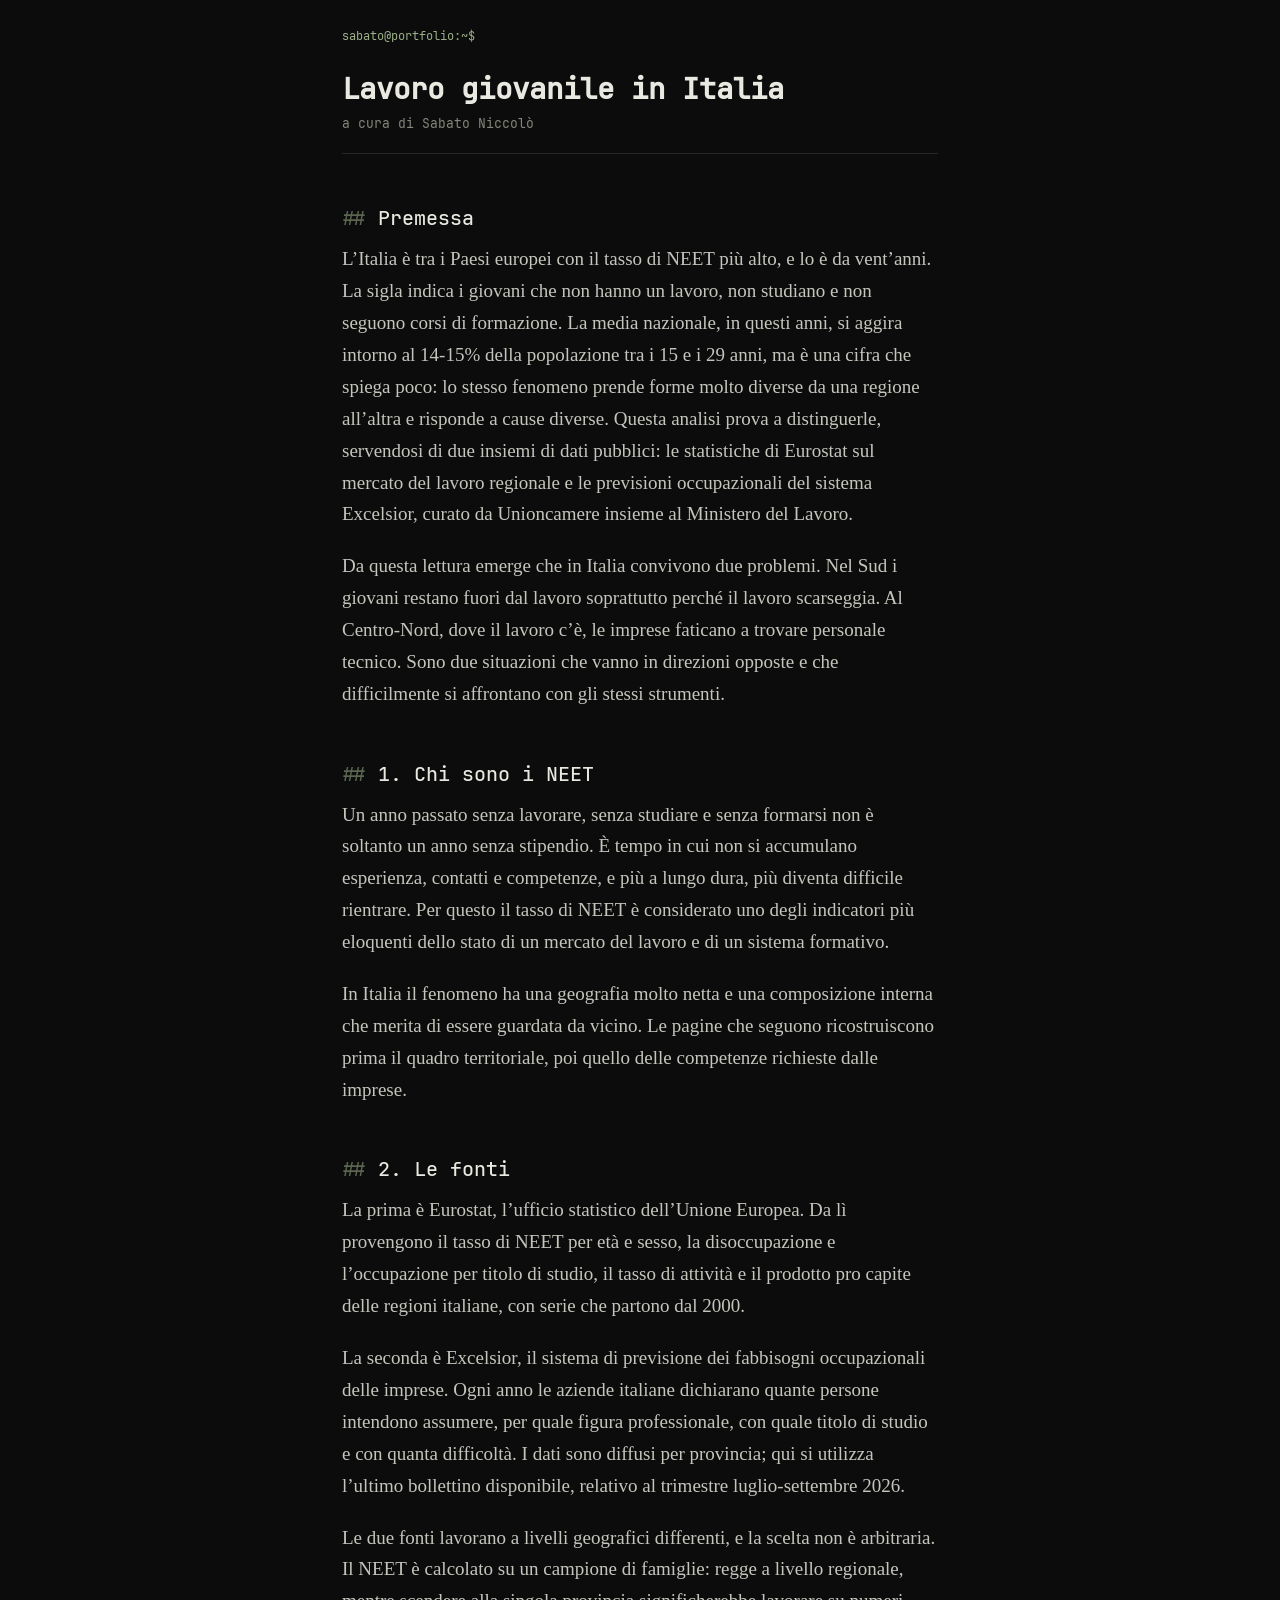
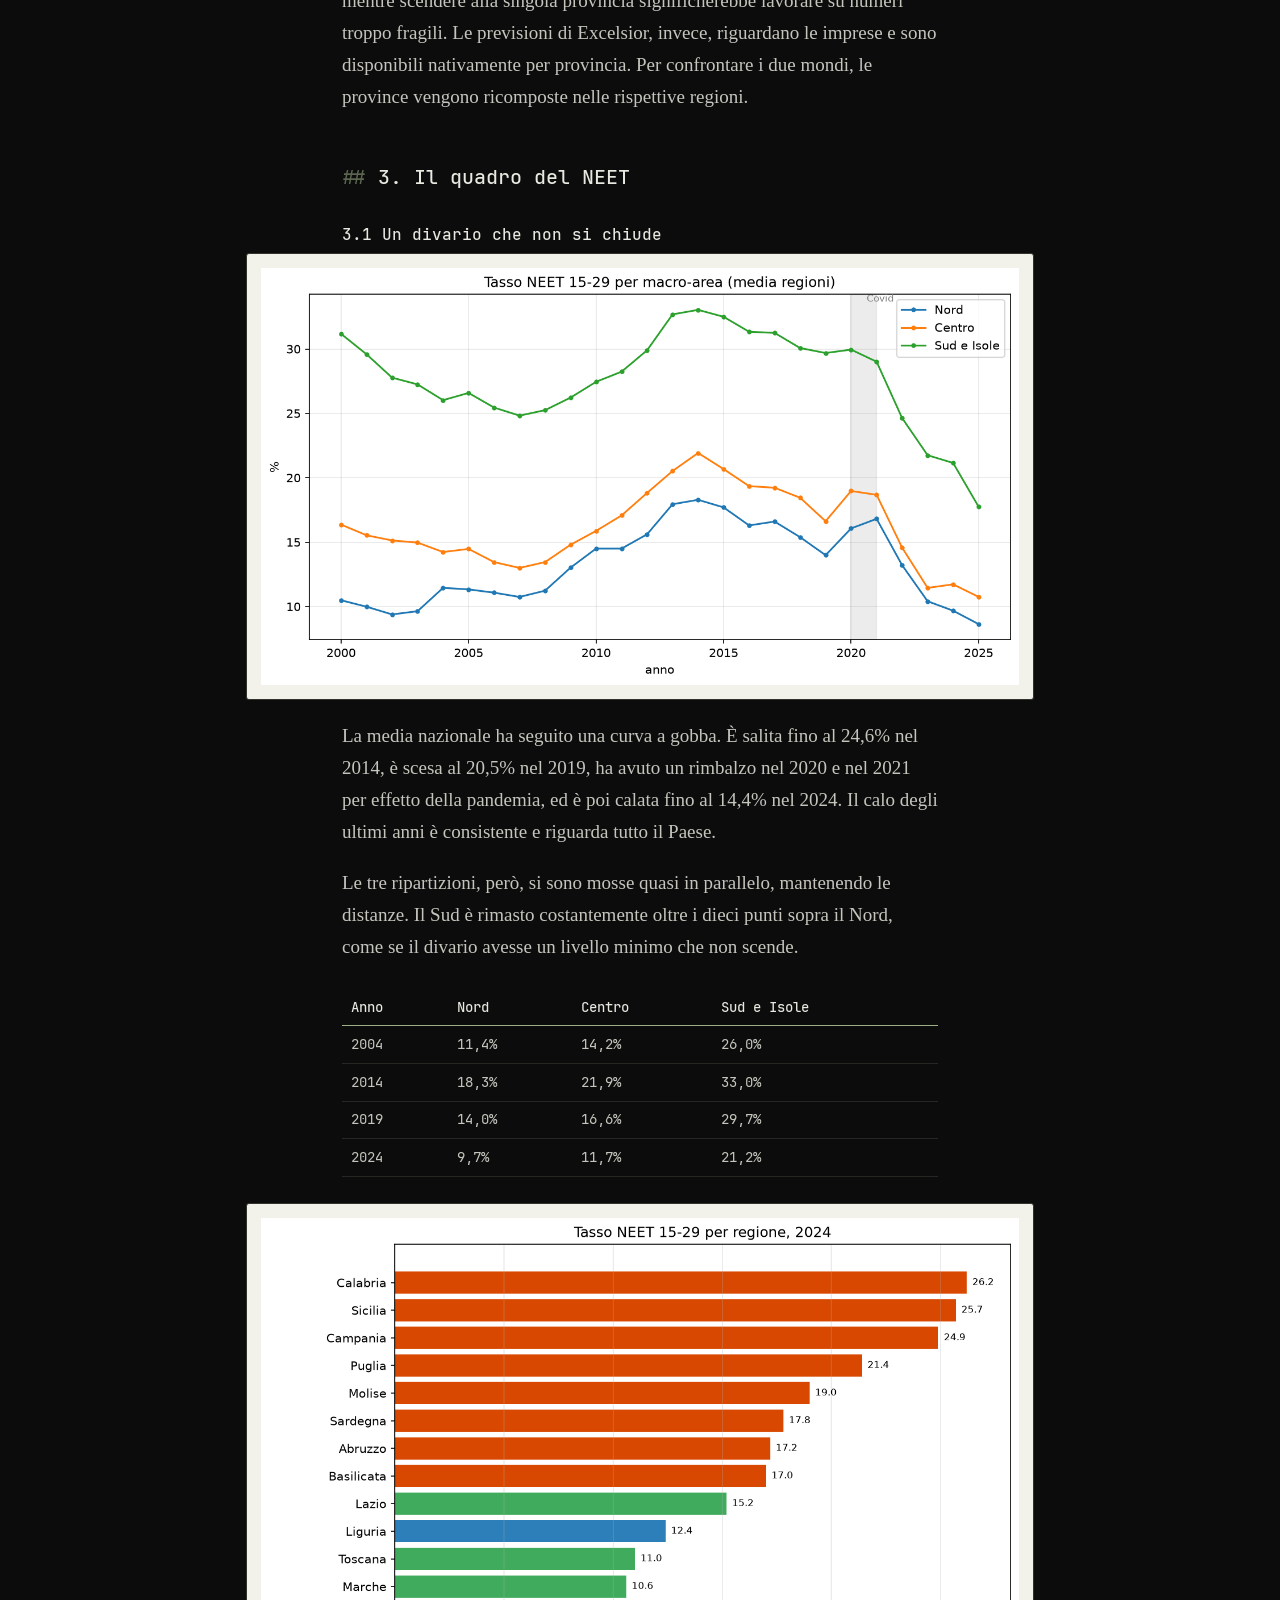
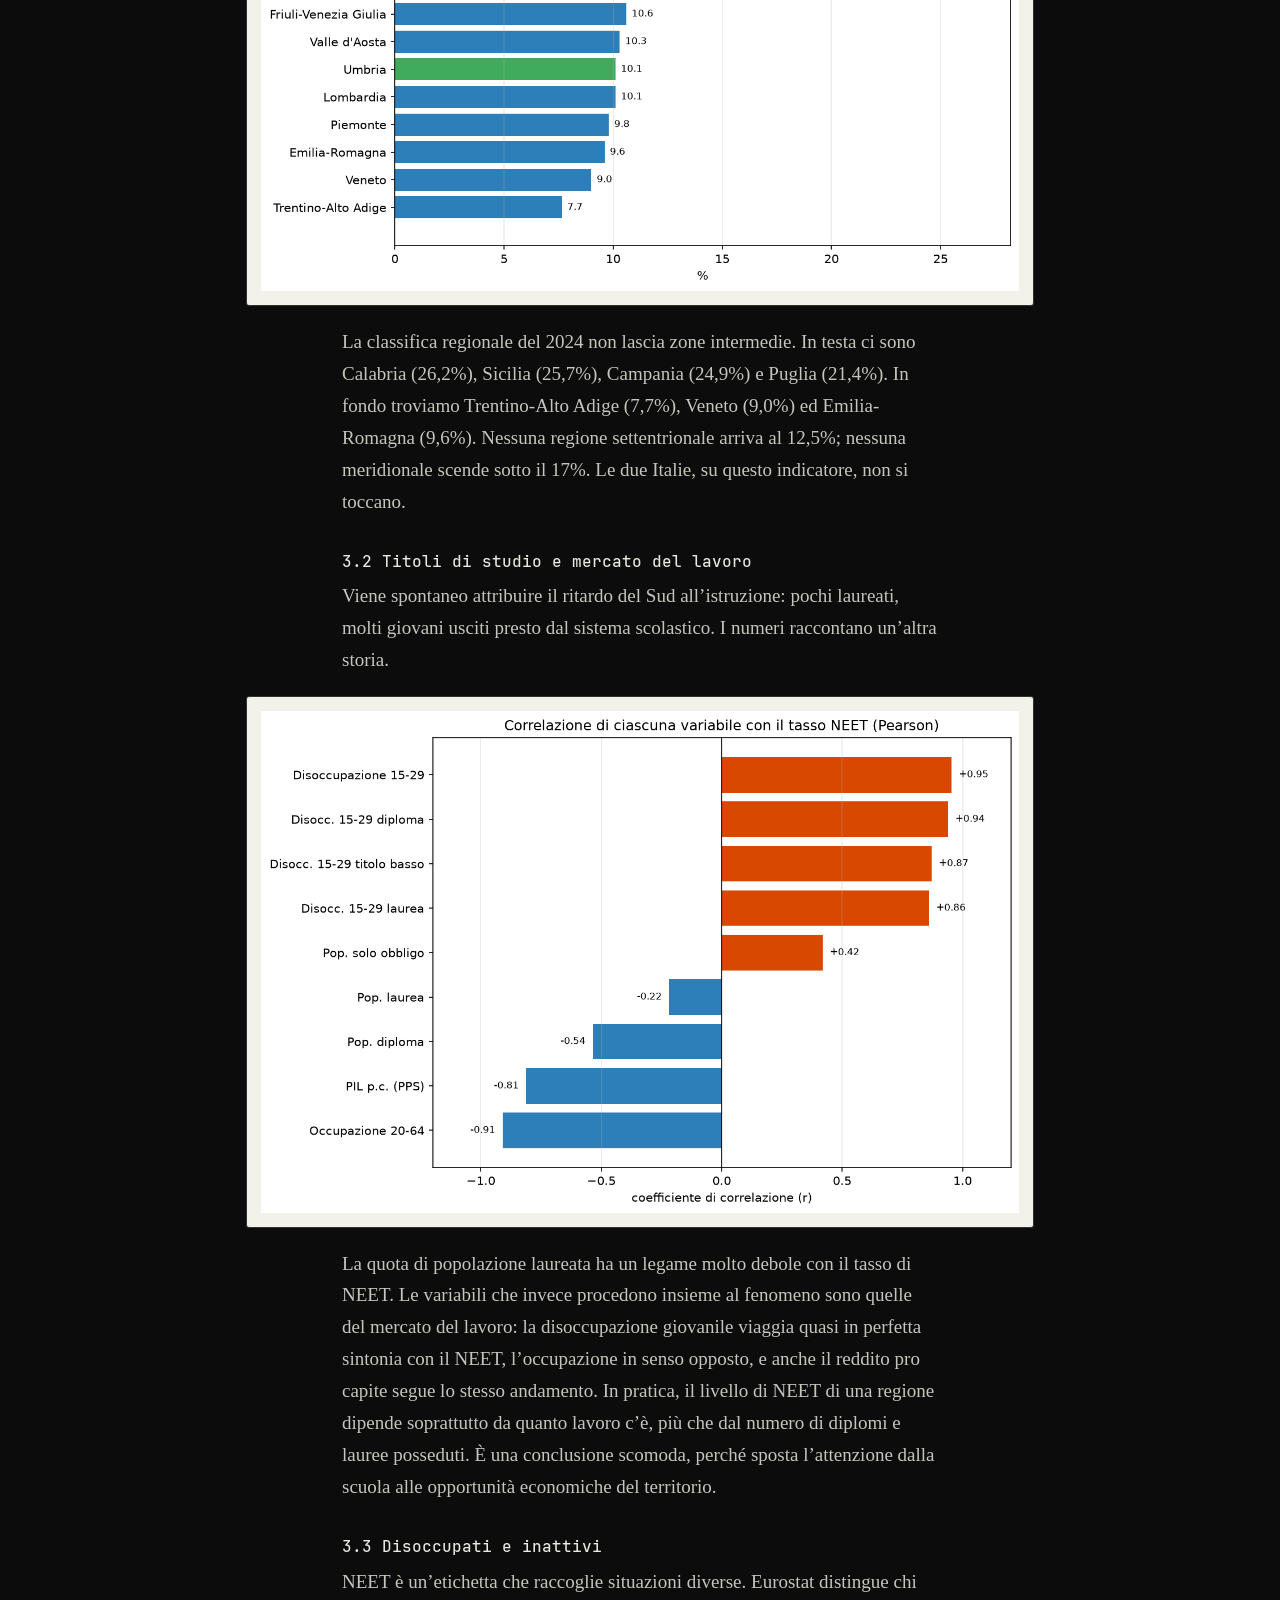
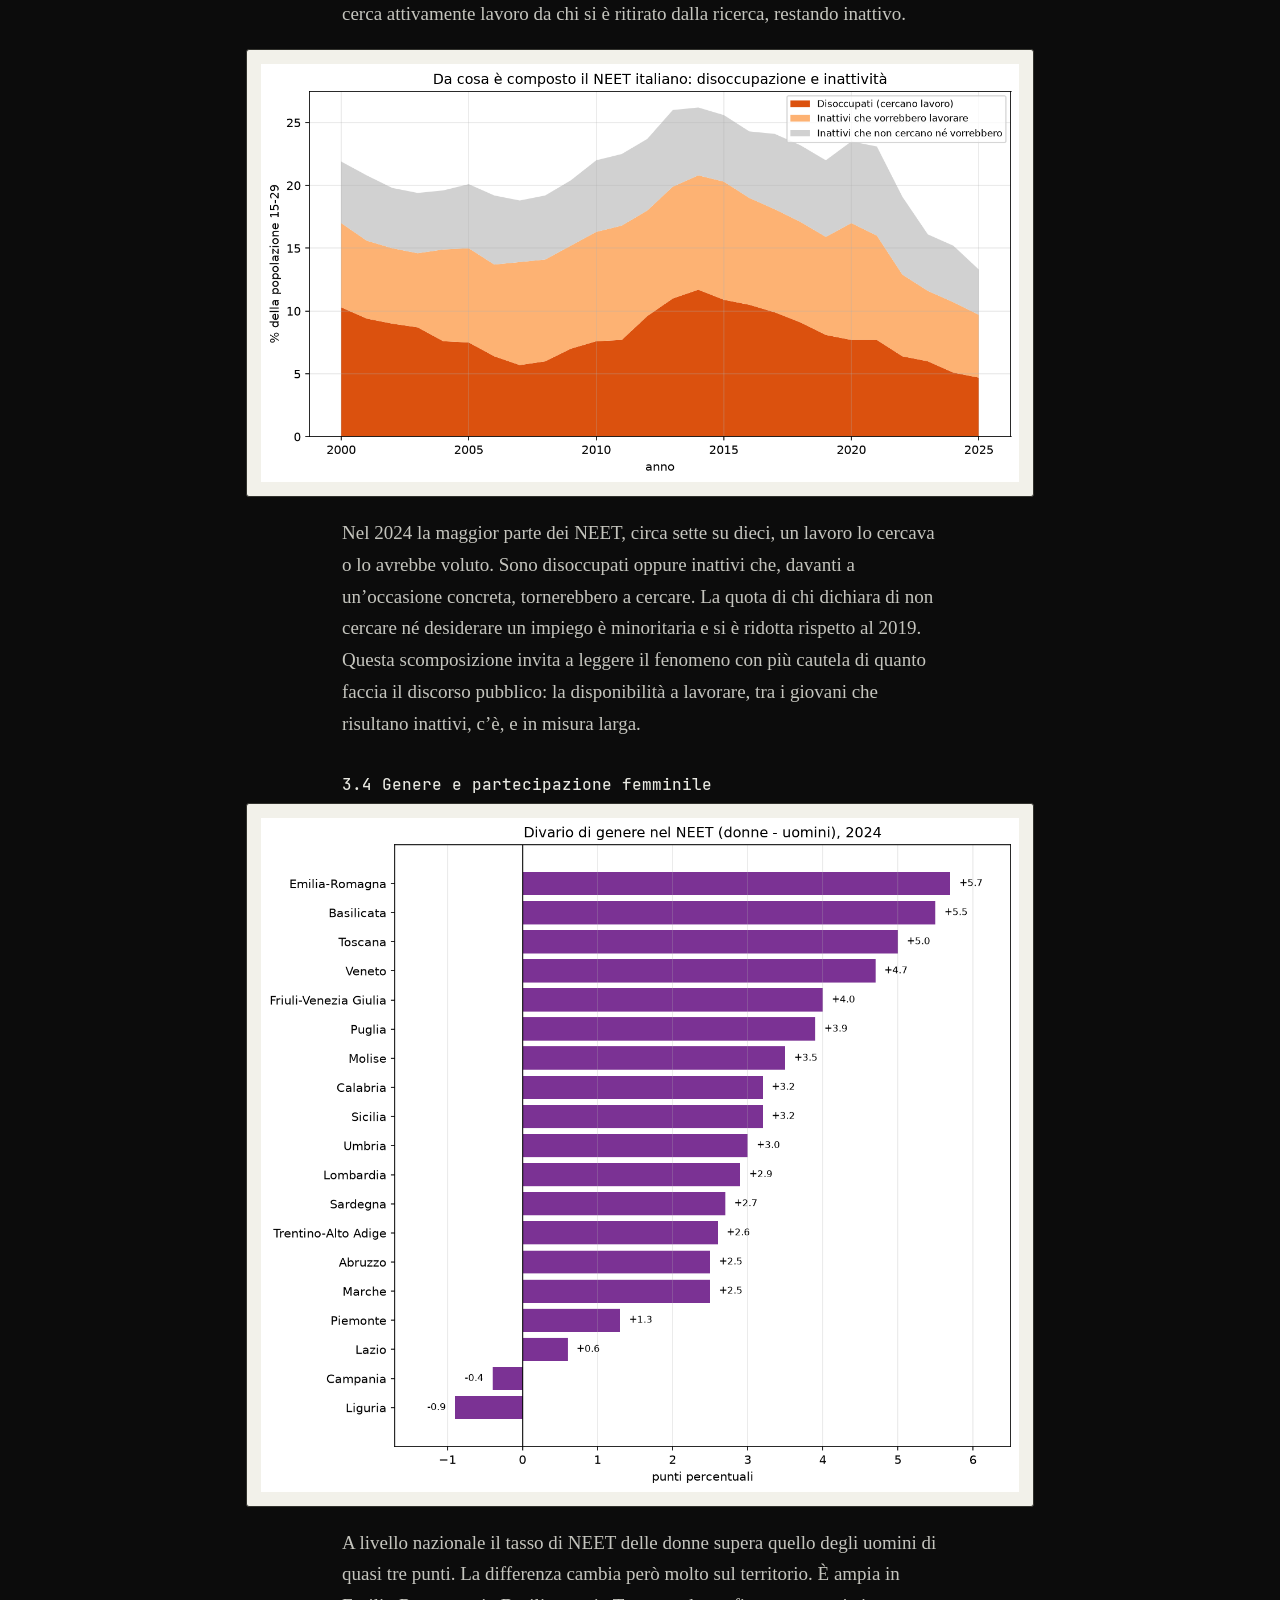
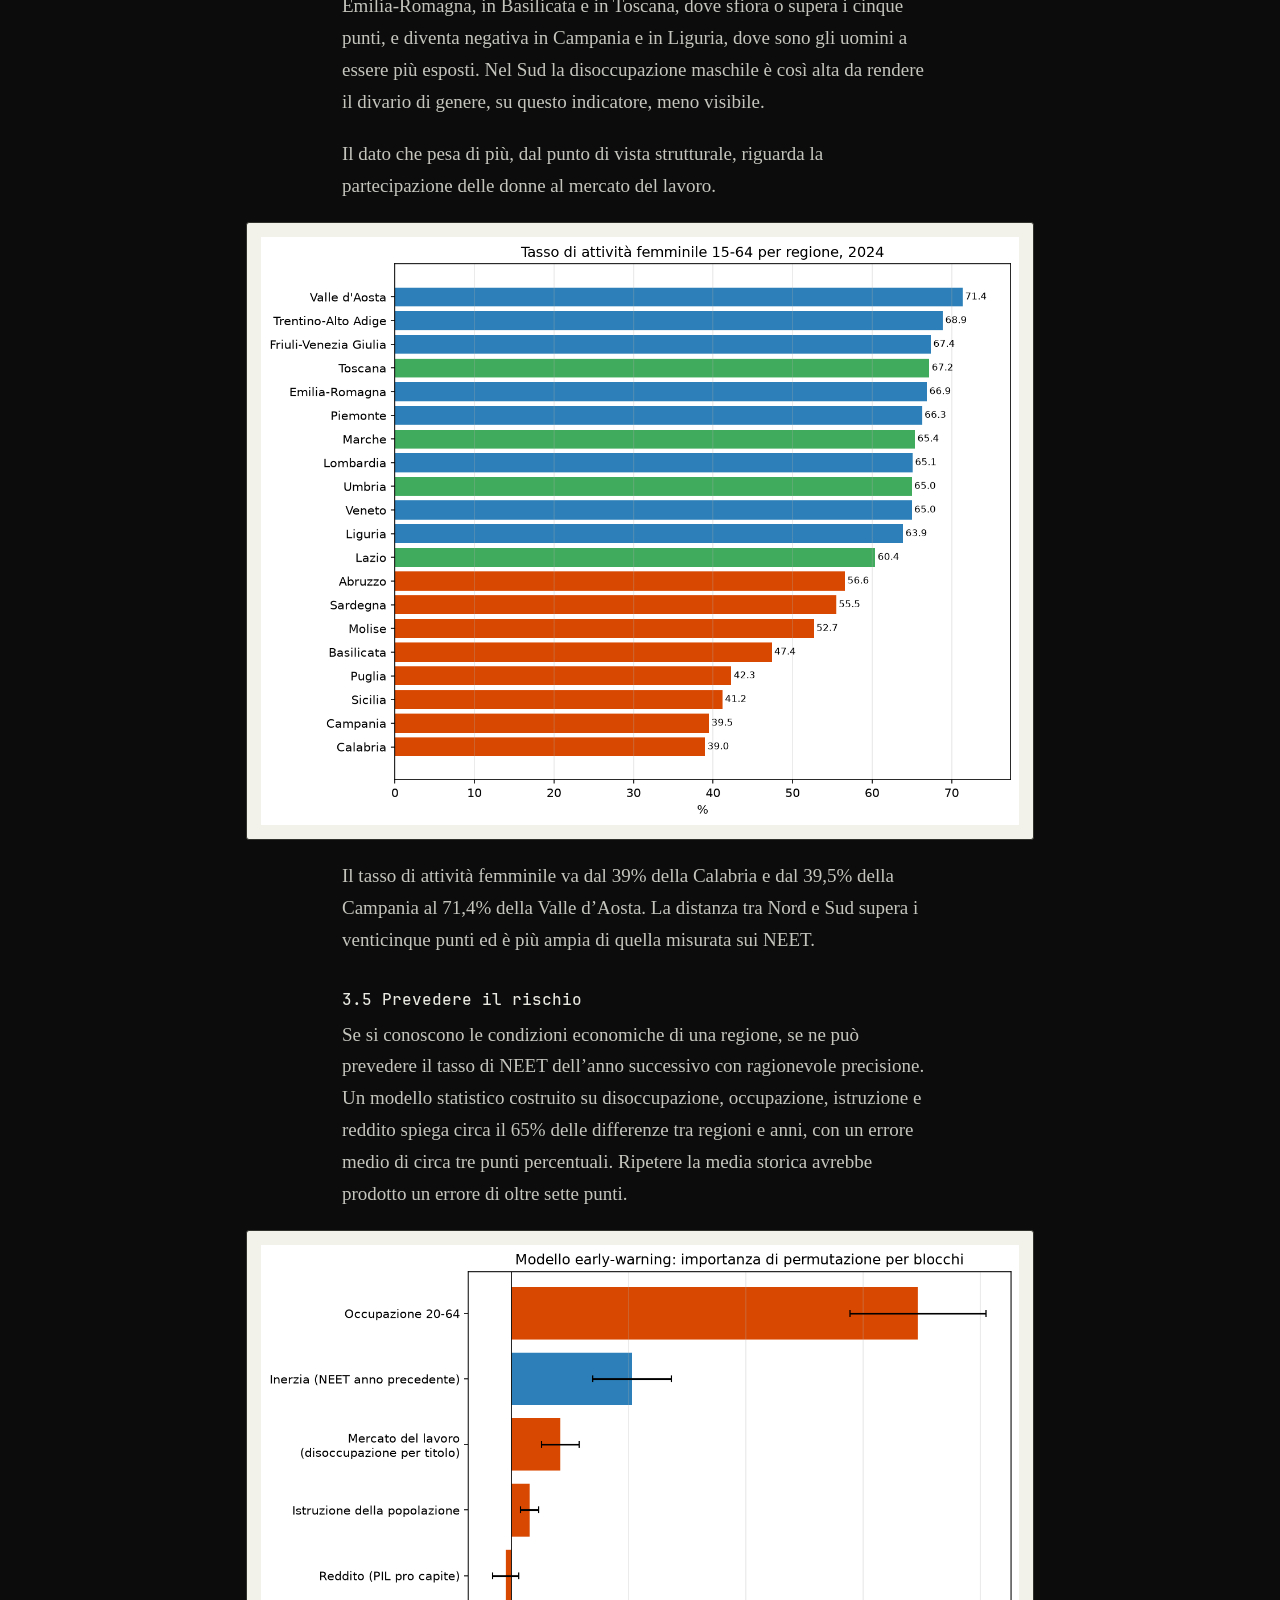
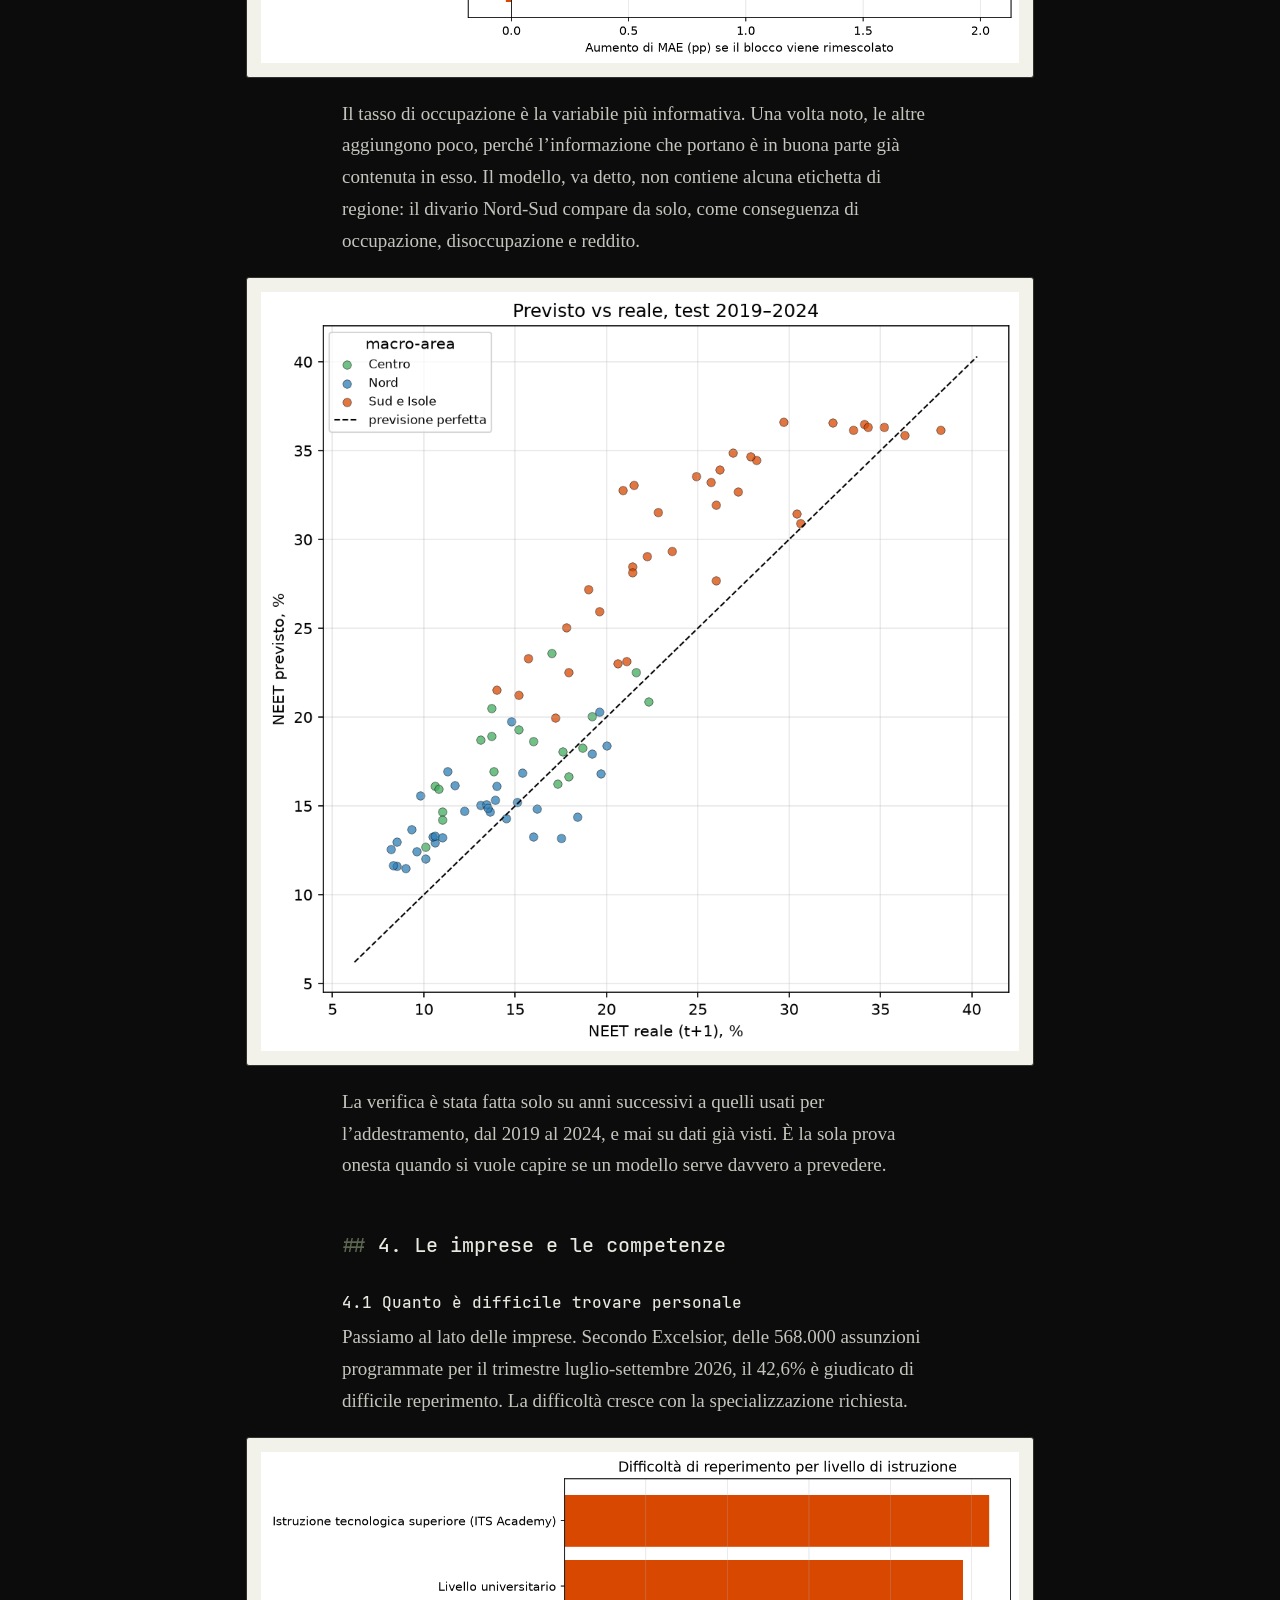
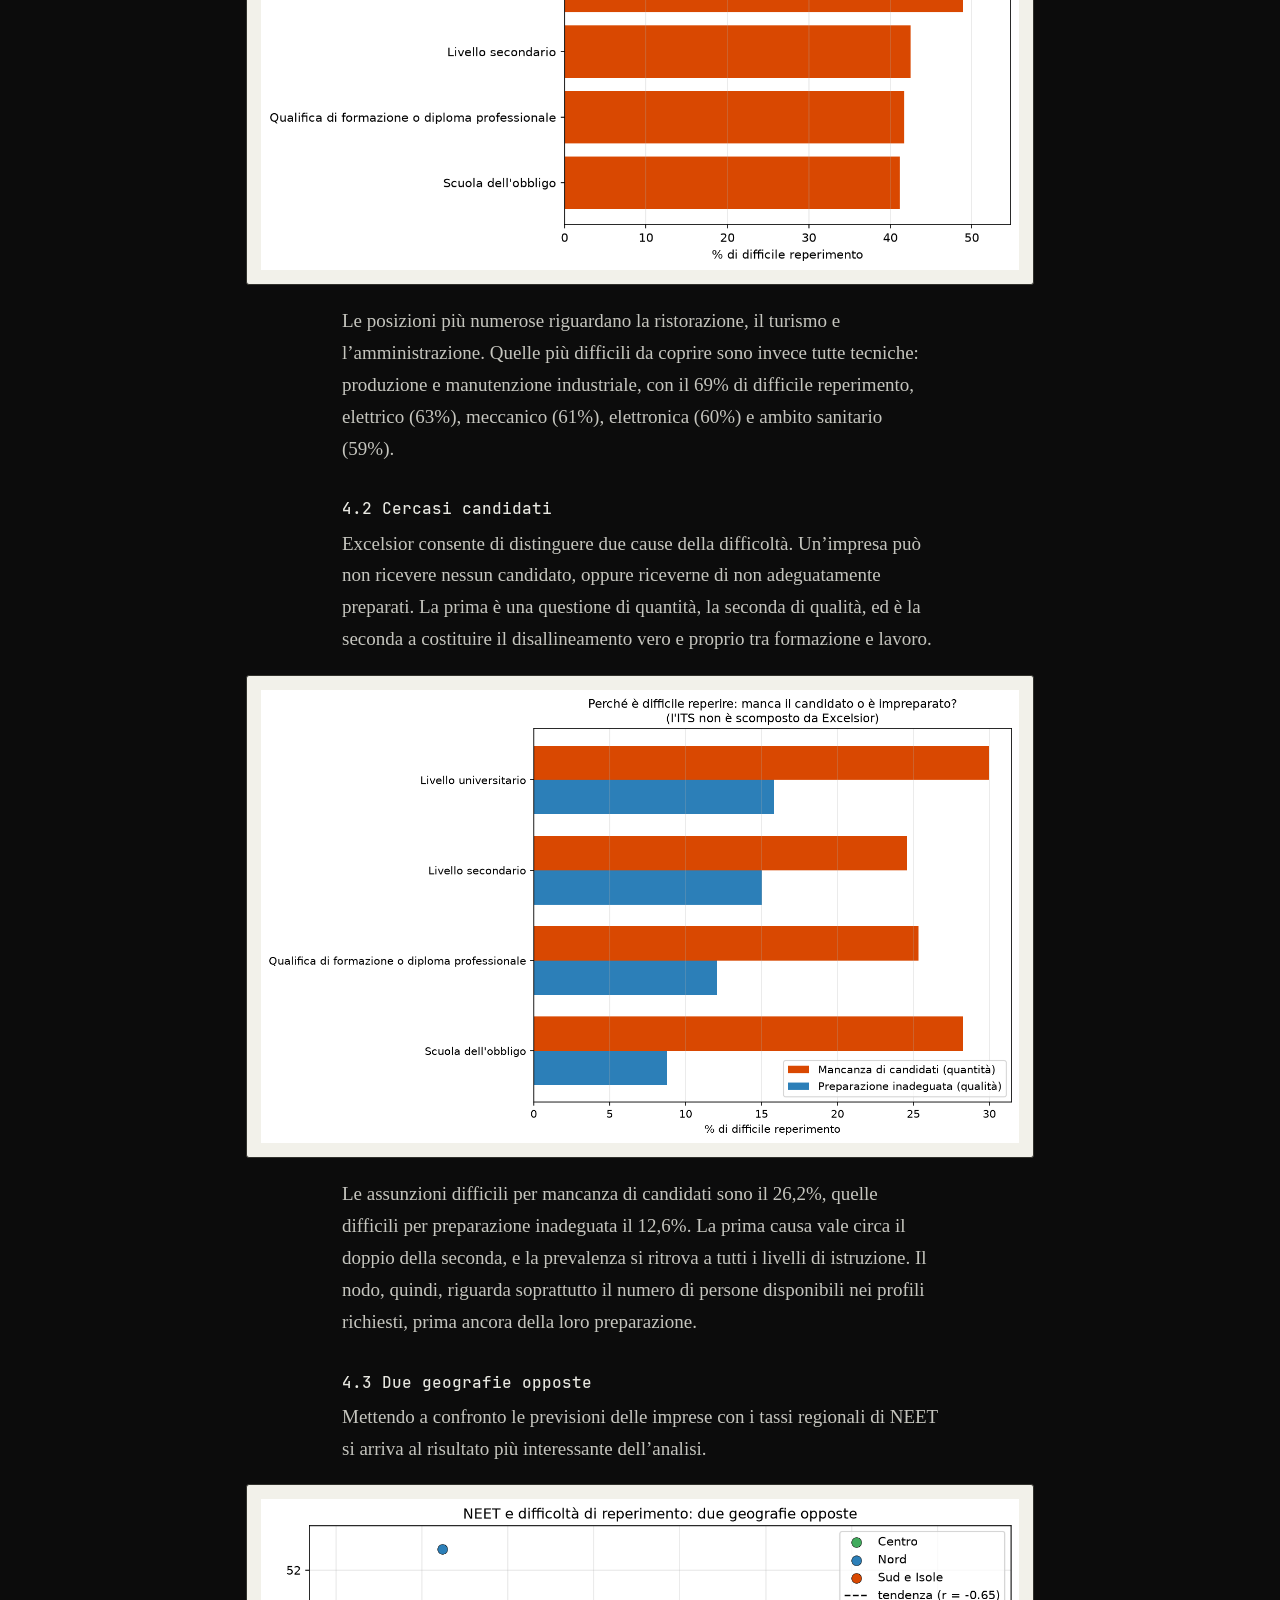
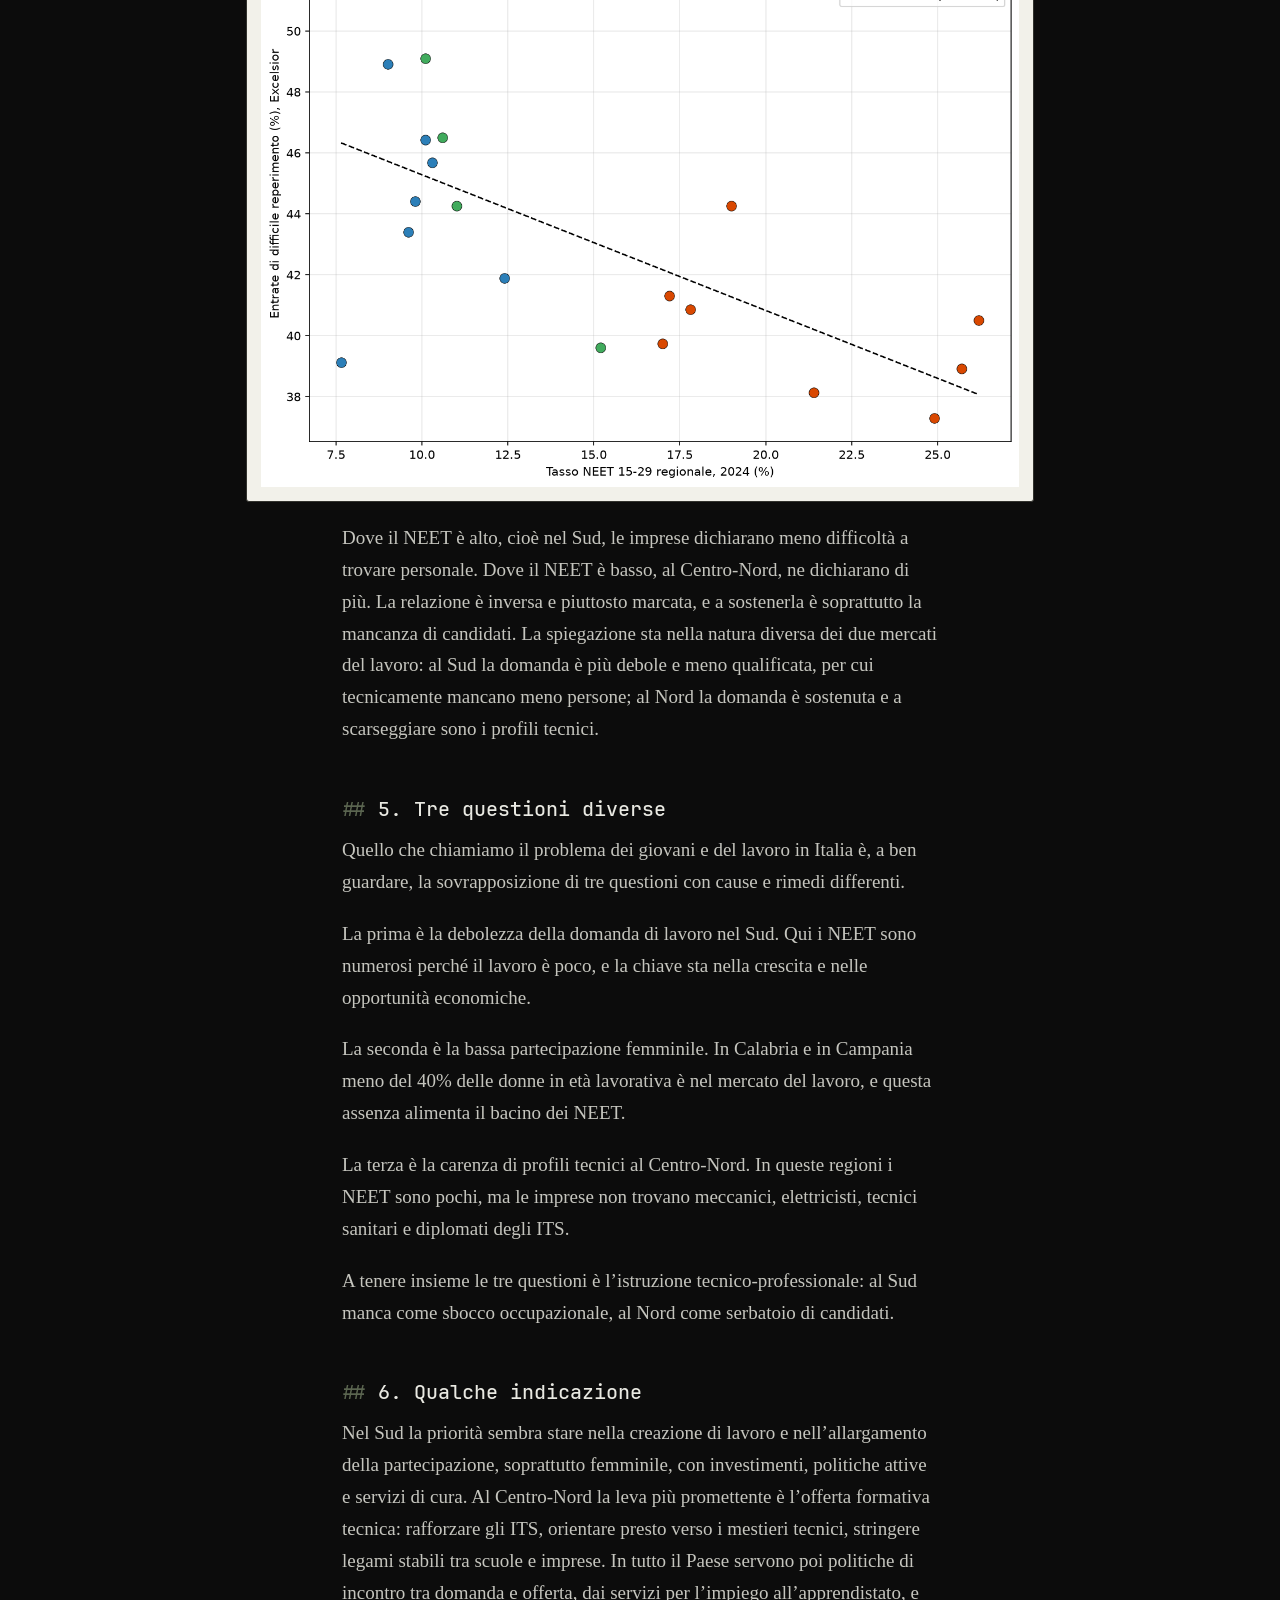
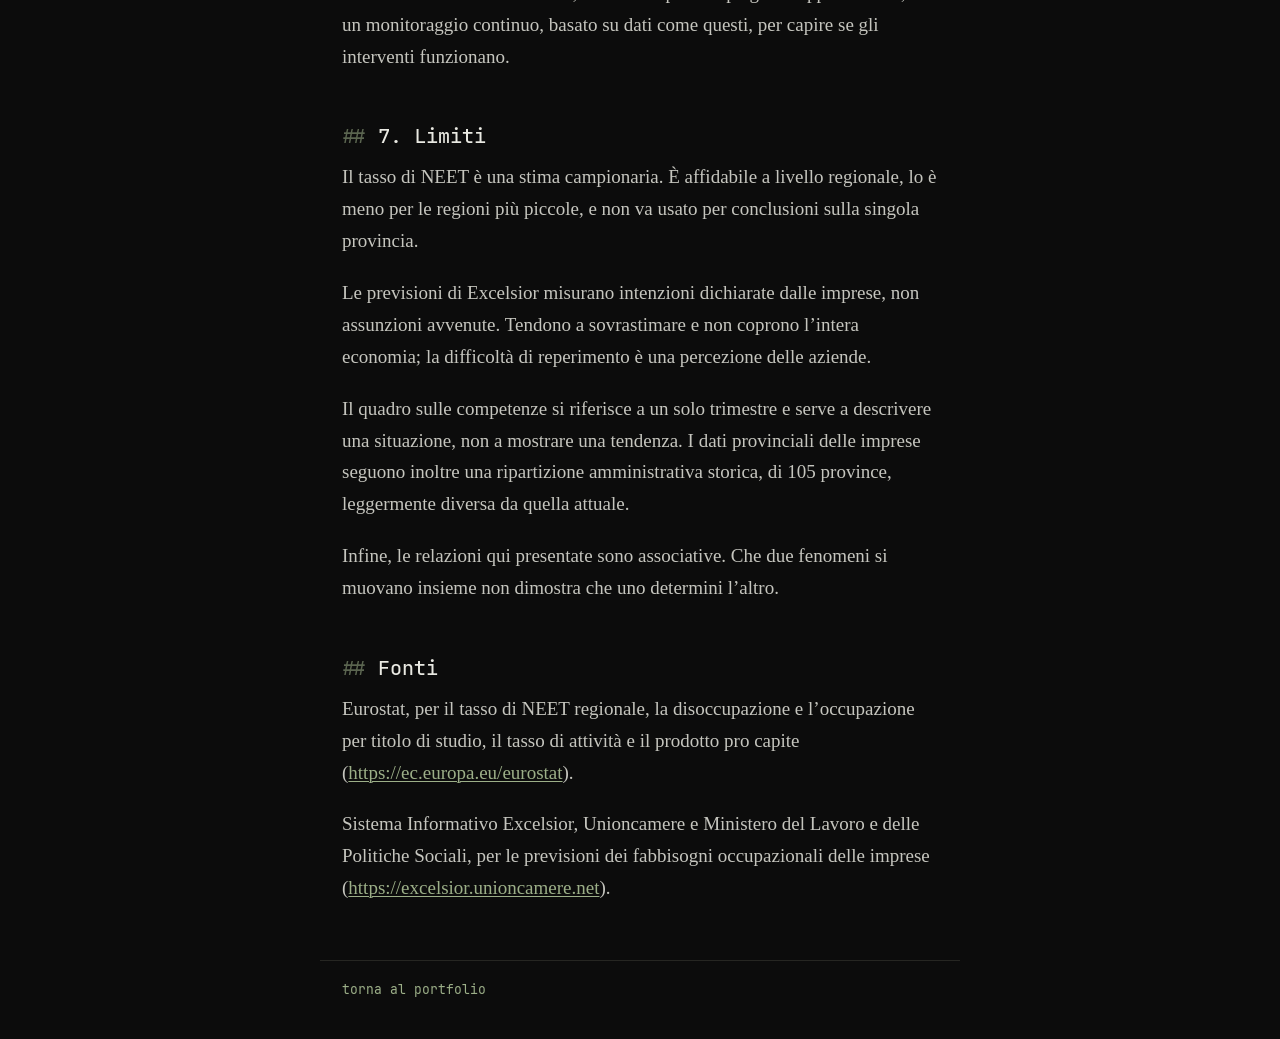
==== analisi/lavoro-giovanile/index.html @ 314ae164 "Sabato Portfolio CLI: il portfolio in stile terminale Pagina unica che si legge come lo scrollback d" ====
<!DOCTYPE html>
<html lang="it">
<head>
<meta charset="utf-8">
<meta name="viewport" content="width=device-width, initial-scale=1">
<title>Lavoro giovanile in Italia · Sabato Portfolio</title>
<link rel="stylesheet" href="../analisi.css">
</head>
<body>
<header>
  <nav class="barra"><a href="../../">sabato@portfolio:~$</a></nav>
  <h1>Lavoro giovanile in Italia</h1>
  <p class="autore">a cura di Sabato Niccolò</p>
</header>
<main>
<h2 id="premessa">Premessa</h2>
<p>L’Italia è tra i Paesi europei con il tasso di NEET più alto, e lo è da vent’anni. La sigla indica i giovani che non hanno un lavoro, non studiano e non seguono corsi di formazione. La media nazionale, in questi anni, si aggira intorno al 14-15% della popolazione tra i 15 e i 29 anni, ma è una cifra che spiega poco: lo stesso fenomeno prende forme molto diverse da una regione all’altra e risponde a cause diverse. Questa analisi prova a distinguerle, servendosi di due insiemi di dati pubblici: le statistiche di Eurostat sul mercato del lavoro regionale e le previsioni occupazionali del sistema Excelsior, curato da Unioncamere insieme al Ministero del Lavoro.</p>
<p>Da questa lettura emerge che in Italia convivono due problemi. Nel Sud i giovani restano fuori dal lavoro soprattutto perché il lavoro scarseggia. Al Centro-Nord, dove il lavoro c’è, le imprese faticano a trovare personale tecnico. Sono due situazioni che vanno in direzioni opposte e che difficilmente si affrontano con gli stessi strumenti.</p>
<h2 id="chi-sono-i-neet">1. Chi sono i NEET</h2>
<p>Un anno passato senza lavorare, senza studiare e senza formarsi non è soltanto un anno senza stipendio. È tempo in cui non si accumulano esperienza, contatti e competenze, e più a lungo dura, più diventa difficile rientrare. Per questo il tasso di NEET è considerato uno degli indicatori più eloquenti dello stato di un mercato del lavoro e di un sistema formativo.</p>
<p>In Italia il fenomeno ha una geografia molto netta e una composizione interna che merita di essere guardata da vicino. Le pagine che seguono ricostruiscono prima il quadro territoriale, poi quello delle competenze richieste dalle imprese.</p>
<h2 id="le-fonti">2. Le fonti</h2>
<p>La prima è Eurostat, l’ufficio statistico dell’Unione Europea. Da lì provengono il tasso di NEET per età e sesso, la disoccupazione e l’occupazione per titolo di studio, il tasso di attività e il prodotto pro capite delle regioni italiane, con serie che partono dal 2000.</p>
<p>La seconda è Excelsior, il sistema di previsione dei fabbisogni occupazionali delle imprese. Ogni anno le aziende italiane dichiarano quante persone intendono assumere, per quale figura professionale, con quale titolo di studio e con quanta difficoltà. I dati sono diffusi per provincia; qui si utilizza l’ultimo bollettino disponibile, relativo al trimestre luglio-settembre 2026.</p>
<p>Le due fonti lavorano a livelli geografici differenti, e la scelta non è arbitraria. Il NEET è calcolato su un campione di famiglie: regge a livello regionale, mentre scendere alla singola provincia significherebbe lavorare su numeri troppo fragili. Le previsioni di Excelsior, invece, riguardano le imprese e sono disponibili nativamente per provincia. Per confrontare i due mondi, le province vengono ricomposte nelle rispettive regioni.</p>
<h2 id="il-quadro-del-neet">3. Il quadro del NEET</h2>
<h3 id="un-divario-che-non-si-chiude">3.1 Un divario che non si chiude</h3>
<p><img src="figures/image1.png" width="1334" height="734" loading="lazy" decoding="async"></p>
<p>La media nazionale ha seguito una curva a gobba. È salita fino al 24,6% nel 2014, è scesa al 20,5% nel 2019, ha avuto un rimbalzo nel 2020 e nel 2021 per effetto della pandemia, ed è poi calata fino al 14,4% nel 2024. Il calo degli ultimi anni è consistente e riguarda tutto il Paese.</p>
<p>Le tre ripartizioni, però, si sono mosse quasi in parallelo, mantenendo le distanze. Il Sud è rimasto costantemente oltre i dieci punti sopra il Nord, come se il divario avesse un livello minimo che non scende.</p>
<div class="tabella"><table>
<thead>
<tr>
<th>Anno</th>
<th>Nord</th>
<th>Centro</th>
<th>Sud e Isole</th>
</tr>
</thead>
<tbody>
<tr>
<td>2004</td>
<td>11,4%</td>
<td>14,2%</td>
<td>26,0%</td>
</tr>
<tr>
<td>2014</td>
<td>18,3%</td>
<td>21,9%</td>
<td>33,0%</td>
</tr>
<tr>
<td>2019</td>
<td>14,0%</td>
<td>16,6%</td>
<td>29,7%</td>
</tr>
<tr>
<td>2024</td>
<td>9,7%</td>
<td>11,7%</td>
<td>21,2%</td>
</tr>
</tbody>
</table></div>
<p><img src="figures/image11.png" width="1332" height="1184" loading="lazy" decoding="async"></p>
<p>La classifica regionale del 2024 non lascia zone intermedie. In testa ci sono Calabria (26,2%), Sicilia (25,7%), Campania (24,9%) e Puglia (21,4%). In fondo troviamo Trentino-Alto Adige (7,7%), Veneto (9,0%) ed Emilia-Romagna (9,6%). Nessuna regione settentrionale arriva al 12,5%; nessuna meridionale scende sotto il 17%. Le due Italie, su questo indicatore, non si toccano.</p>
<h3 id="titoli-di-studio-e-mercato-del-lavoro">3.2 Titoli di studio e mercato del lavoro</h3>
<p>Viene spontaneo attribuire il ritardo del Sud all’istruzione: pochi laureati, molti giovani usciti presto dal sistema scolastico. I numeri raccontano un’altra storia.</p>
<p><img src="figures/image3.png" width="1336" height="884" loading="lazy" decoding="async"></p>
<p>La quota di popolazione laureata ha un legame molto debole con il tasso di NEET. Le variabili che invece procedono insieme al fenomeno sono quelle del mercato del lavoro: la disoccupazione giovanile viaggia quasi in perfetta sintonia con il NEET, l’occupazione in senso opposto, e anche il reddito pro capite segue lo stesso andamento. In pratica, il livello di NEET di una regione dipende soprattutto da quanto lavoro c’è, più che dal numero di diplomi e lauree posseduti. È una conclusione scomoda, perché sposta l’attenzione dalla scuola alle opportunità economiche del territorio.</p>
<h3 id="disoccupati-e-inattivi">3.3 Disoccupati e inattivi</h3>
<p>NEET è un’etichetta che raccoglie situazioni diverse. Eurostat distingue chi cerca attivamente lavoro da chi si è ritirato dalla ricerca, restando inattivo.</p>
<p><img src="figures/image7.png" width="1333" height="734" loading="lazy" decoding="async"></p>
<p>Nel 2024 la maggior parte dei NEET, circa sette su dieci, un lavoro lo cercava o lo avrebbe voluto. Sono disoccupati oppure inattivi che, davanti a un’occasione concreta, tornerebbero a cercare. La quota di chi dichiara di non cercare né desiderare un impiego è minoritaria e si è ridotta rispetto al 2019. Questa scomposizione invita a leggere il fenomeno con più cautela di quanto faccia il discorso pubblico: la disponibilità a lavorare, tra i giovani che risultano inattivi, c’è, e in misura larga.</p>
<h3 id="genere-e-partecipazione-femminile">3.4 Genere e partecipazione femminile</h3>
<p><img src="figures/image10.png" width="1332" height="1184" loading="lazy" decoding="async"></p>
<p>A livello nazionale il tasso di NEET delle donne supera quello degli uomini di quasi tre punti. La differenza cambia però molto sul territorio. È ampia in Emilia-Romagna, in Basilicata e in Toscana, dove sfiora o supera i cinque punti, e diventa negativa in Campania e in Liguria, dove sono gli uomini a essere più esposti. Nel Sud la disoccupazione maschile è così alta da rendere il divario di genere, su questo indicatore, meno visibile.</p>
<p>Il dato che pesa di più, dal punto di vista strutturale, riguarda la partecipazione delle donne al mercato del lavoro.</p>
<p><img src="figures/image8.png" width="1332" height="1034" loading="lazy" decoding="async"></p>
<p>Il tasso di attività femminile va dal 39% della Calabria e dal 39,5% della Campania al 71,4% della Valle d’Aosta. La distanza tra Nord e Sud supera i venticinque punti ed è più ampia di quella misurata sui NEET.</p>
<h3 id="prevedere-il-rischio">3.5 Prevedere il rischio</h3>
<p>Se si conoscono le condizioni economiche di una regione, se ne può prevedere il tasso di NEET dell’anno successivo con ragionevole precisione. Un modello statistico costruito su disoccupazione, occupazione, istruzione e reddito spiega circa il 65% delle differenze tra regioni e anni, con un errore medio di circa tre punti percentuali. Ripetere la media storica avrebbe prodotto un errore di oltre sette punti.</p>
<p><img src="figures/image4.png" width="1332" height="734" loading="lazy" decoding="async"></p>
<p>Il tasso di occupazione è la variabile più informativa. Una volta noto, le altre aggiungono poco, perché l’informazione che portano è in buona parte già contenuta in esso. Il modello, va detto, non contiene alcuna etichetta di regione: il divario Nord-Sud compare da solo, come conseguenza di occupazione, disoccupazione e reddito.</p>
<p><img src="figures/image6.png" width="1033" height="1034" loading="lazy" decoding="async"></p>
<p>La verifica è stata fatta solo su anni successivi a quelli usati per l’addestramento, dal 2019 al 2024, e mai su dati già visti. È la sola prova onesta quando si vuole capire se un modello serve davvero a prevedere.</p>
<h2 id="le-imprese-e-le-competenze">4. Le imprese e le competenze</h2>
<h3 id="quanto-è-difficile-trovare-personale">4.1 Quanto è difficile trovare personale</h3>
<p>Passiamo al lato delle imprese. Secondo Excelsior, delle 568.000 assunzioni programmate per il trimestre luglio-settembre 2026, il 42,6% è giudicato di difficile reperimento. La difficoltà cresce con la specializzazione richiesta.</p>
<p><img src="figures/image2.png" width="1328" height="733" loading="lazy" decoding="async"></p>
<p>Le posizioni più numerose riguardano la ristorazione, il turismo e l’amministrazione. Quelle più difficili da coprire sono invece tutte tecniche: produzione e manutenzione industriale, con il 69% di difficile reperimento, elettrico (63%), meccanico (61%), elettronica (60%) e ambito sanitario (59%).</p>
<h3 id="cercasi-candidati">4.2 Cercasi candidati</h3>
<p>Excelsior consente di distinguere due cause della difficoltà. Un’impresa può non ricevere nessun candidato, oppure riceverne di non adeguatamente preparati. La prima è una questione di quantità, la seconda di qualità, ed è la seconda a costituire il disallineamento vero e proprio tra formazione e lavoro.</p>
<p><img src="figures/image9.png" width="1478" height="884" loading="lazy" decoding="async"></p>
<p>Le assunzioni difficili per mancanza di candidati sono il 26,2%, quelle difficili per preparazione inadeguata il 12,6%. La prima causa vale circa il doppio della seconda, e la prevalenza si ritrova a tutti i livelli di istruzione. Il nodo, quindi, riguarda soprattutto il numero di persone disponibili nei profili richiesti, prima ancora della loro preparazione.</p>
<h3 id="due-geografie-opposte">4.3 Due geografie opposte</h3>
<p>Mettendo a confronto le previsioni delle imprese con i tassi regionali di NEET si arriva al risultato più interessante dell’analisi.</p>
<p><img src="figures/image5.png" width="1333" height="1033" loading="lazy" decoding="async"></p>
<p>Dove il NEET è alto, cioè nel Sud, le imprese dichiarano meno difficoltà a trovare personale. Dove il NEET è basso, al Centro-Nord, ne dichiarano di più. La relazione è inversa e piuttosto marcata, e a sostenerla è soprattutto la mancanza di candidati. La spiegazione sta nella natura diversa dei due mercati del lavoro: al Sud la domanda è più debole e meno qualificata, per cui tecnicamente mancano meno persone; al Nord la domanda è sostenuta e a scarseggiare sono i profili tecnici.</p>
<h2 id="tre-questioni-diverse">5. Tre questioni diverse</h2>
<p>Quello che chiamiamo il problema dei giovani e del lavoro in Italia è, a ben guardare, la sovrapposizione di tre questioni con cause e rimedi differenti.</p>
<p>La prima è la debolezza della domanda di lavoro nel Sud. Qui i NEET sono numerosi perché il lavoro è poco, e la chiave sta nella crescita e nelle opportunità economiche.</p>
<p>La seconda è la bassa partecipazione femminile. In Calabria e in Campania meno del 40% delle donne in età lavorativa è nel mercato del lavoro, e questa assenza alimenta il bacino dei NEET.</p>
<p>La terza è la carenza di profili tecnici al Centro-Nord. In queste regioni i NEET sono pochi, ma le imprese non trovano meccanici, elettricisti, tecnici sanitari e diplomati degli ITS.</p>
<p>A tenere insieme le tre questioni è l’istruzione tecnico-professionale: al Sud manca come sbocco occupazionale, al Nord come serbatoio di candidati.</p>
<h2 id="qualche-indicazione">6. Qualche indicazione</h2>
<p>Nel Sud la priorità sembra stare nella creazione di lavoro e nell’allargamento della partecipazione, soprattutto femminile, con investimenti, politiche attive e servizi di cura. Al Centro-Nord la leva più promettente è l’offerta formativa tecnica: rafforzare gli ITS, orientare presto verso i mestieri tecnici, stringere legami stabili tra scuole e imprese. In tutto il Paese servono poi politiche di incontro tra domanda e offerta, dai servizi per l’impiego all’apprendistato, e un monitoraggio continuo, basato su dati come questi, per capire se gli interventi funzionano.</p>
<h2 id="limiti">7. Limiti</h2>
<p>Il tasso di NEET è una stima campionaria. È affidabile a livello regionale, lo è meno per le regioni più piccole, e non va usato per conclusioni sulla singola provincia.</p>
<p>Le previsioni di Excelsior misurano intenzioni dichiarate dalle imprese, non assunzioni avvenute. Tendono a sovrastimare e non coprono l’intera economia; la difficoltà di reperimento è una percezione delle aziende.</p>
<p>Il quadro sulle competenze si riferisce a un solo trimestre e serve a descrivere una situazione, non a mostrare una tendenza. I dati provinciali delle imprese seguono inoltre una ripartizione amministrativa storica, di 105 province, leggermente diversa da quella attuale.</p>
<p>Infine, le relazioni qui presentate sono associative. Che due fenomeni si muovano insieme non dimostra che uno determini l’altro.</p>
<h2 id="fonti">Fonti</h2>
<p>Eurostat, per il tasso di NEET regionale, la disoccupazione e l’occupazione per titolo di studio, il tasso di attività e il prodotto pro capite (<a href="https://ec.europa.eu/eurostat" class="uri">https://ec.europa.eu/eurostat</a>).</p>
<p>Sistema Informativo Excelsior, Unioncamere e Ministero del Lavoro e delle Politiche Sociali, per le previsioni dei fabbisogni occupazionali delle imprese (<a href="https://excelsior.unioncamere.net" class="uri">https://excelsior.unioncamere.net</a>).</p>
</main>
<footer><a href="../../">torna al portfolio</a></footer>
</body>
</html>
---- analisi/analisi.css ----
/* Stile delle pagine di lettura delle analisi: stesso tema scuro del sito,
   ma impaginato per testi lunghi. Il corpo resta in serif per leggere
   comodo; il monospace del terminale compare in testata, titoli e metadati.
   Lo caricano tutte le pagine sotto /analisi/ (vedi genera_analisi.py). */

@font-face {
  font-family: "JetBrains Mono";
  src: url("../fonts/jetbrains-mono-400.woff2") format("woff2");
  font-weight: 400;
  font-style: normal;
  font-display: swap;
}
@font-face {
  font-family: "JetBrains Mono";
  src: url("../fonts/jetbrains-mono-500.woff2") format("woff2");
  font-weight: 500;
  font-style: normal;
  font-display: swap;
}

:root {
  --sfondo: #0c0c0c;
  --testo: #c5c5be;
  --luminoso: #e9e9e2;
  --tenue: #85857c;
  --accento: #9caf88;
  --filo: #262622;
  --carta-figure: #f2f1ea;
  --misura: 40rem;
  --mono: "JetBrains Mono", ui-monospace, "Cascadia Mono", Menlo, Consolas, monospace;
}

* { box-sizing: border-box; }

html { -webkit-text-size-adjust: 100%; }

body {
  margin: 0;
  background: var(--sfondo);
  color: var(--testo);
  font: 400 19px/1.68 Georgia, "Iowan Old Style", "Times New Roman", Times, serif;
}

::selection {
  background: var(--accento);
  color: var(--sfondo);
}

header, main, footer {
  max-width: var(--misura);
  margin-inline: auto;
  padding-inline: 22px;
}

/* Testata, in chiave terminale */

.barra {
  padding-top: 26px;
  font-family: var(--mono);
  font-size: 0.75rem;
}

.barra a { color: var(--accento); text-decoration: none; }
.barra a:hover { text-decoration: underline; text-underline-offset: 3px; }

h1 {
  margin: 1.6rem 0 0.4rem;
  font-family: var(--mono);
  font-weight: 700;
  font-size: 1.8rem;
  line-height: 1.2;
  color: var(--luminoso);
}

.autore {
  margin: 0 0 2.4rem;
  padding-bottom: 1.2rem;
  border-bottom: 1px solid var(--filo);
  color: var(--tenue);
  font-family: var(--mono);
  font-size: 0.8rem;
}

/* Testo */

main h2 {
  margin: 2.6em 0 0.6em;
  font-family: var(--mono);
  font-weight: 500;
  font-size: 1.22rem;
  line-height: 1.35;
  color: var(--luminoso);
}

/* I titoli di sezione restano nel tema: prefisso ## come in Markdown. */
main h2::before {
  content: "## ";
  color: var(--accento);
  opacity: 0.55;
}

main h3 {
  margin: 2em 0 0.45em;
  font-family: var(--mono);
  font-weight: 500;
  font-size: 1.02rem;
  line-height: 1.4;
  color: var(--luminoso);
}

main p { margin: 0 0 1.05em; }

main strong { color: var(--luminoso); font-weight: 600; }

main a {
  color: var(--accento);
  text-decoration: underline;
  text-decoration-thickness: 1px;
  text-underline-offset: 2px;
  overflow-wrap: anywhere;
}
main a:hover { color: #b6c5a2; }

main ul, main ol { margin: 0 0 1.05em; padding-left: 1.3em; }
main li { margin: 0.35em 0; }

/* Figure: i PNG nascono su fondo bianco (vengono dai documenti originali),
   quindi stanno in un cartiglio chiaro, un foglio appoggiato sul terminale.
   Restano leggibili senza ritoccarle e staccano nettamente dal fondo scuro.
   Pandoc avvolge le immagini sole in un <figure> e mette l'alt in una
   didascalia: la didascalia resta, piccola e attenuata, sotto il cartiglio. */
main figure { margin: 2rem 0; }

main img {
  display: block;
  max-width: 100%;
  height: auto;
  margin: 0 auto;
  padding: 14px;
  background: var(--carta-figure);
  border: 1px solid #33332e;
  border-radius: 3px;
}

main figcaption {
  margin-top: 0.7rem;
  color: var(--tenue);
  font-family: var(--mono);
  font-size: 0.78rem;
}

/* Le figure escono dalla colonna di lettura: i PNG nascono larghi 1000-1900
   pixel e dentro 40rem si leggono a metà della loro risoluzione, con il
   testo dei grafici minuscolo. Sugli schermi larghi ogni figura ha una banda
   sua, più larga di 6rem per lato, che resta dentro la finestra (a 820px di
   viewport i margini negativi sono ancora contenuti). */
@media (min-width: 820px) {
  main img {
    max-width: calc(100% + 12rem);
    margin-inline: -6rem;
  }
}

/* Tabelle: sugli schermi stretti scorrono da sole invece di sforare */

.tabella { margin: 1.6rem 0; overflow-x: auto; }

.tabella table {
  border-collapse: collapse;
  width: 100%;
  font-family: var(--mono);
  font-size: 0.72em;
}

.tabella th, .tabella td {
  padding: 0.5em 0.65em;
  border-bottom: 1px solid var(--filo);
  vertical-align: top;
  text-align: left;
}

.tabella thead th {
  border-bottom: 1px solid var(--accento);
  color: var(--luminoso);
  font-weight: 500;
}

/* Piede */

footer {
  margin-top: 3.5rem;
  padding-top: 1.1rem;
  padding-bottom: 2.4rem;
  border-top: 1px solid var(--filo);
  color: var(--tenue);
  font-family: var(--mono);
  font-size: 0.8rem;
}

footer a { color: var(--accento); text-decoration: none; }
footer a:hover { text-decoration: underline; text-underline-offset: 3px; }

/* Schermi stretti */

@media (max-width: 540px) {
  body { font-size: 17.5px; }
  h1 { font-size: 1.45rem; }
  main h2 { font-size: 1.1rem; }
}

/* Stampa: su carta si torna al chiaro */

@media print {
  :root {
    --sfondo: #fff;
    --testo: #111;
    --luminoso: #000;
    --tenue: #5f5f5f;
    --accento: #3d5a2b;
    --filo: #d8d8d8;
  }
  .barra, footer { display: none; }
  body { font-size: 11pt; }
  main img {
    break-inside: avoid;
    max-width: 100%;
    margin-inline: auto;
    border: 1px solid #bbb;
  }
}
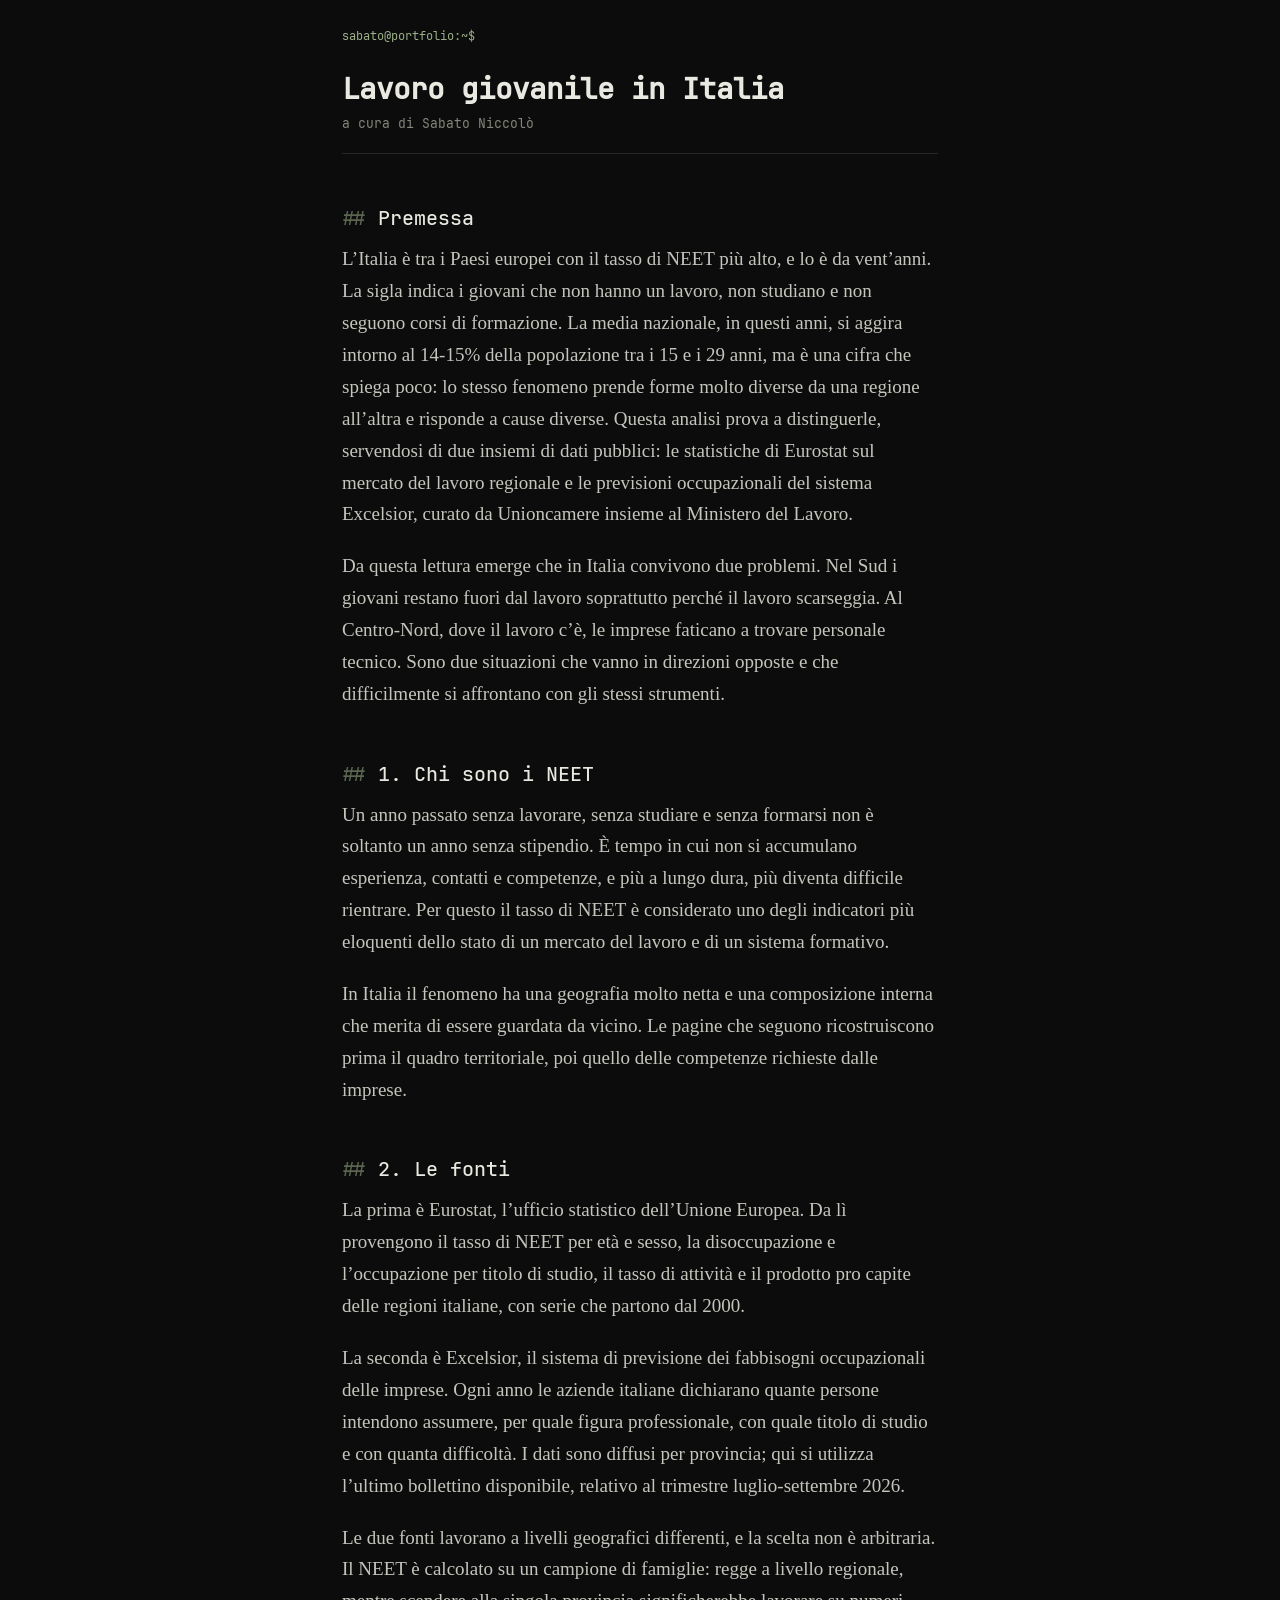
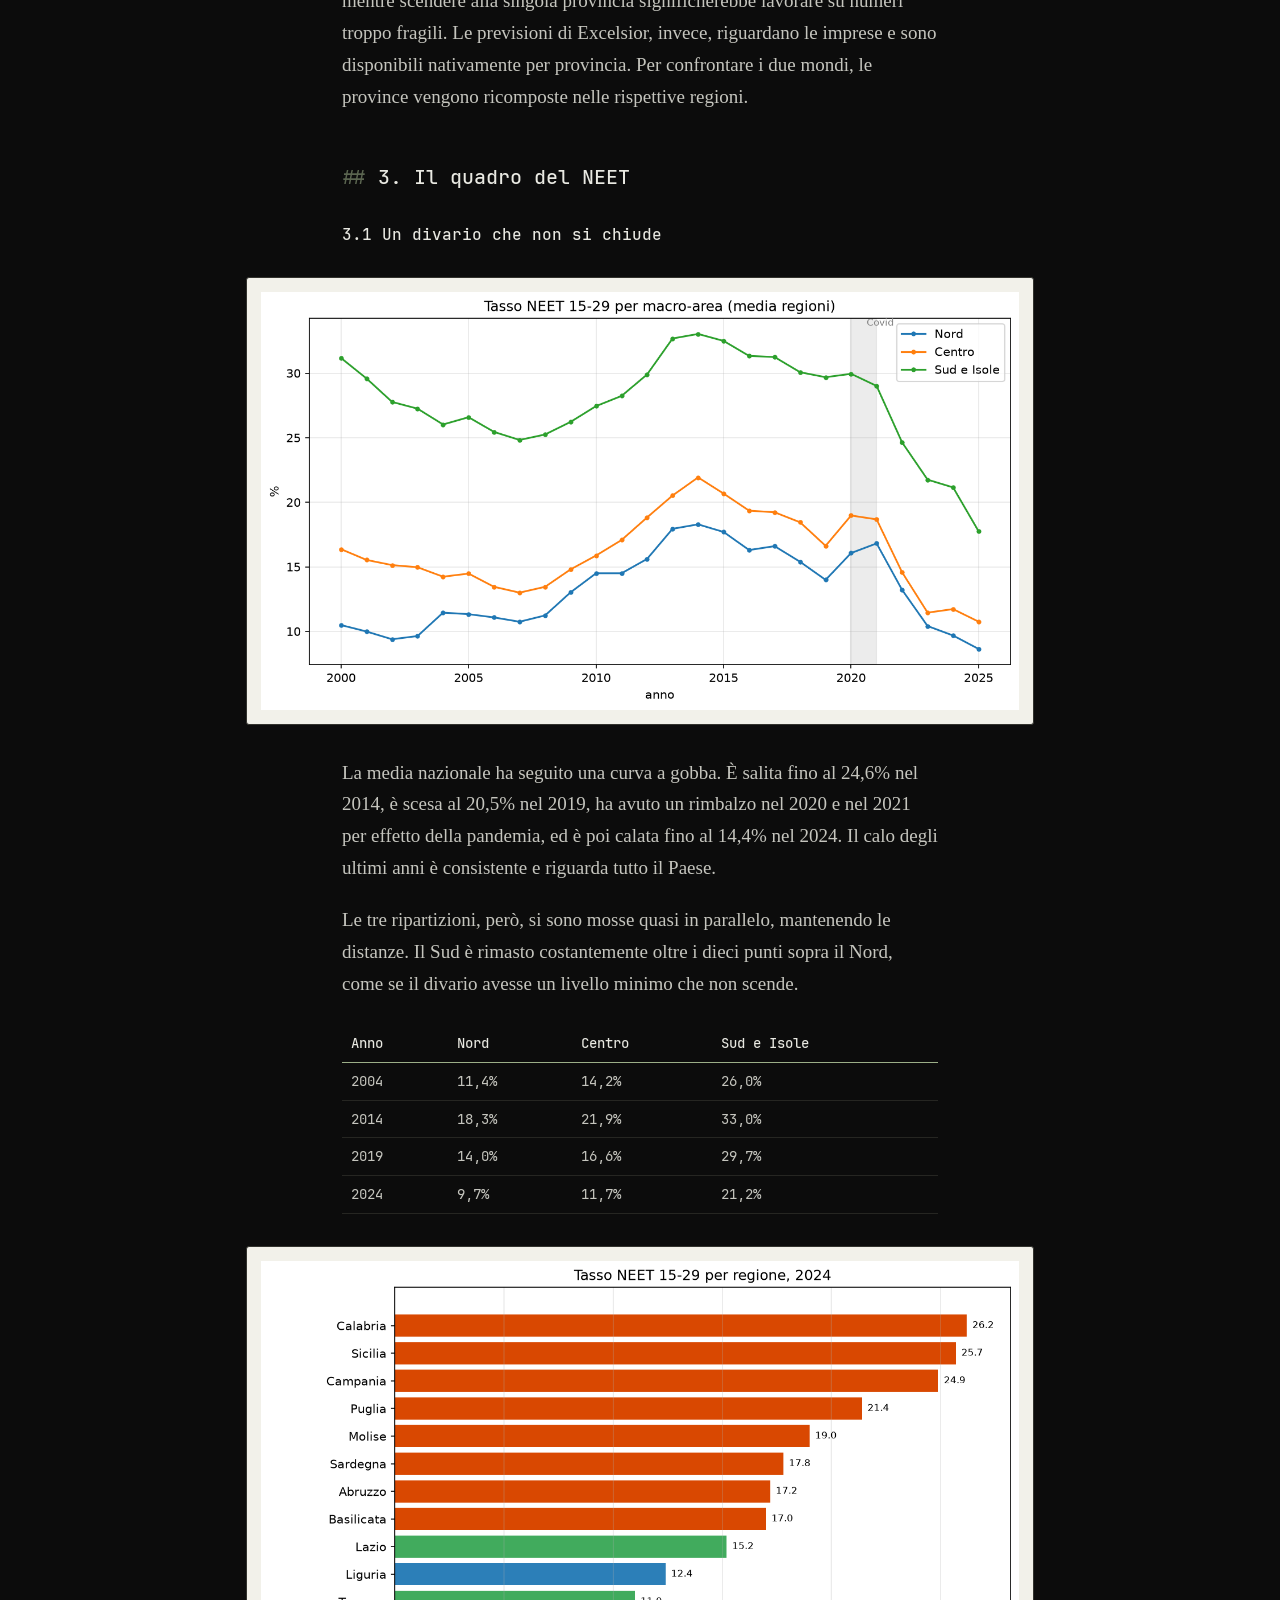
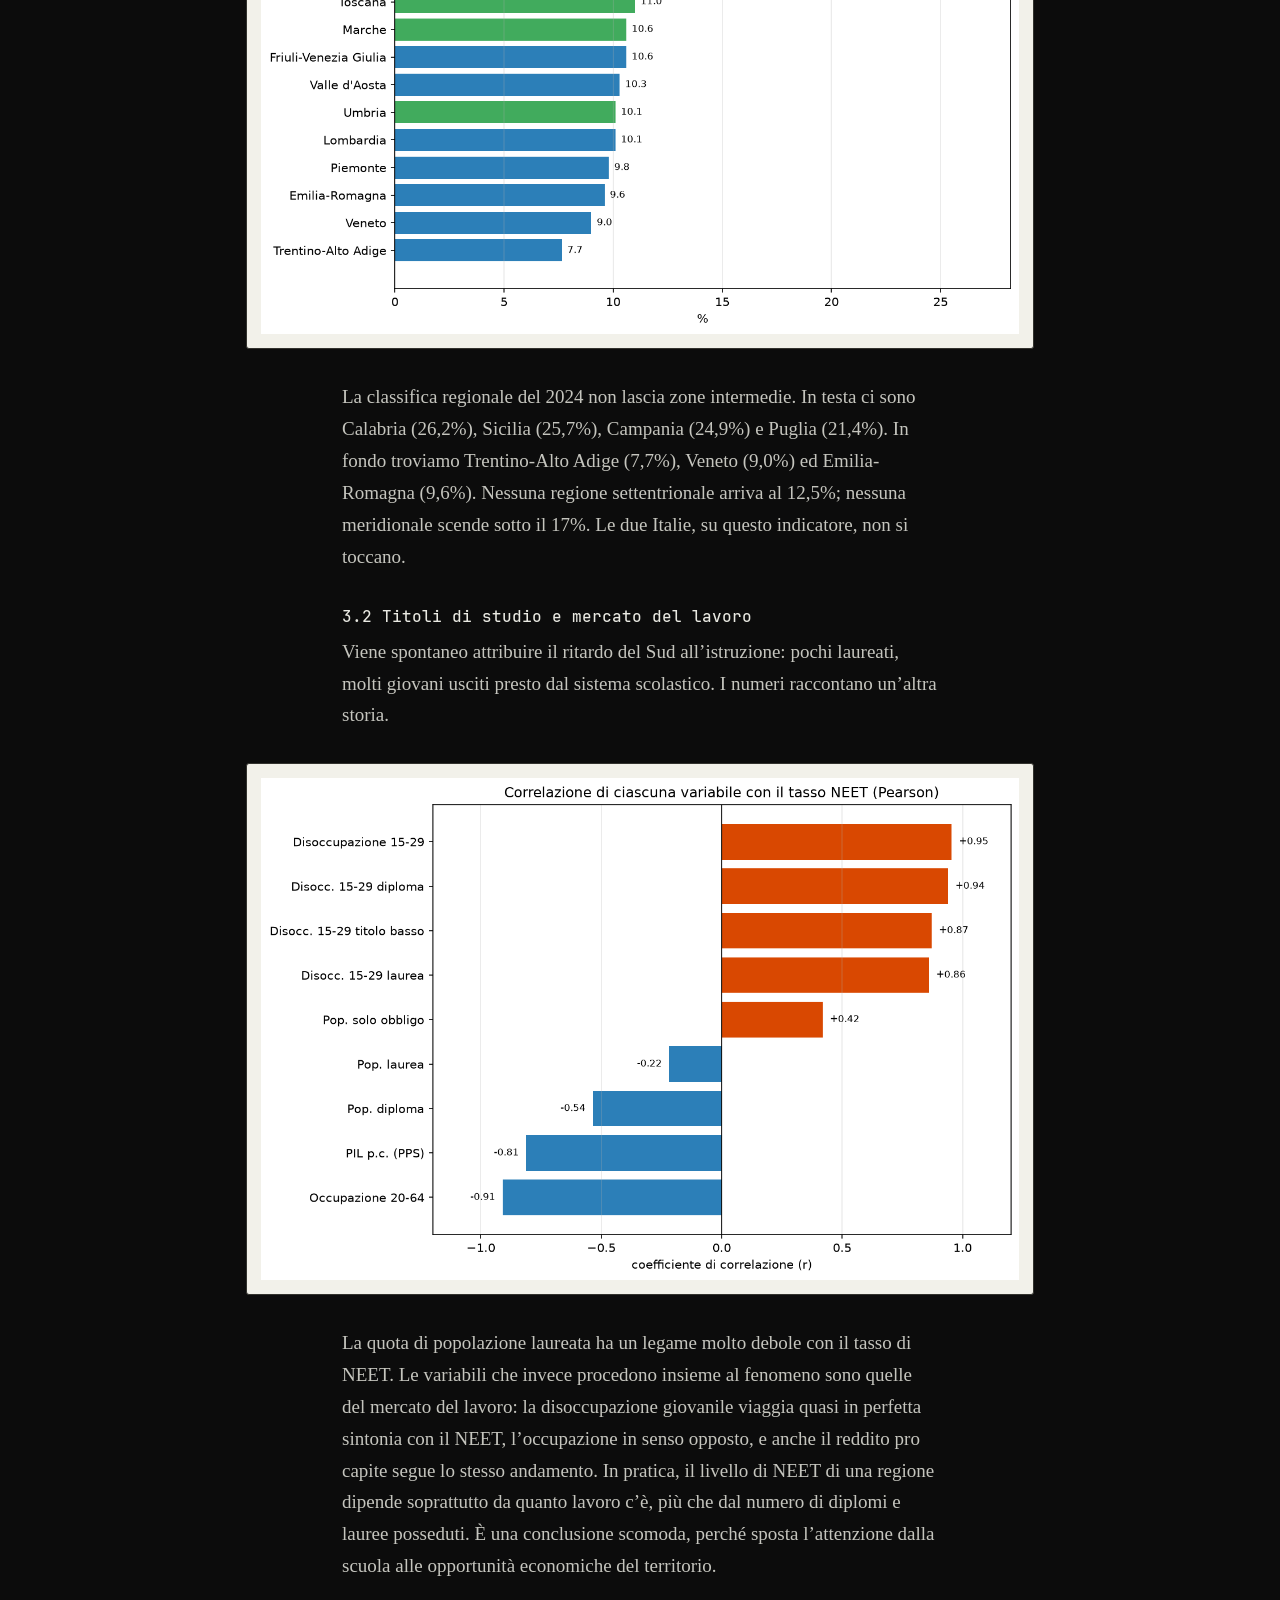
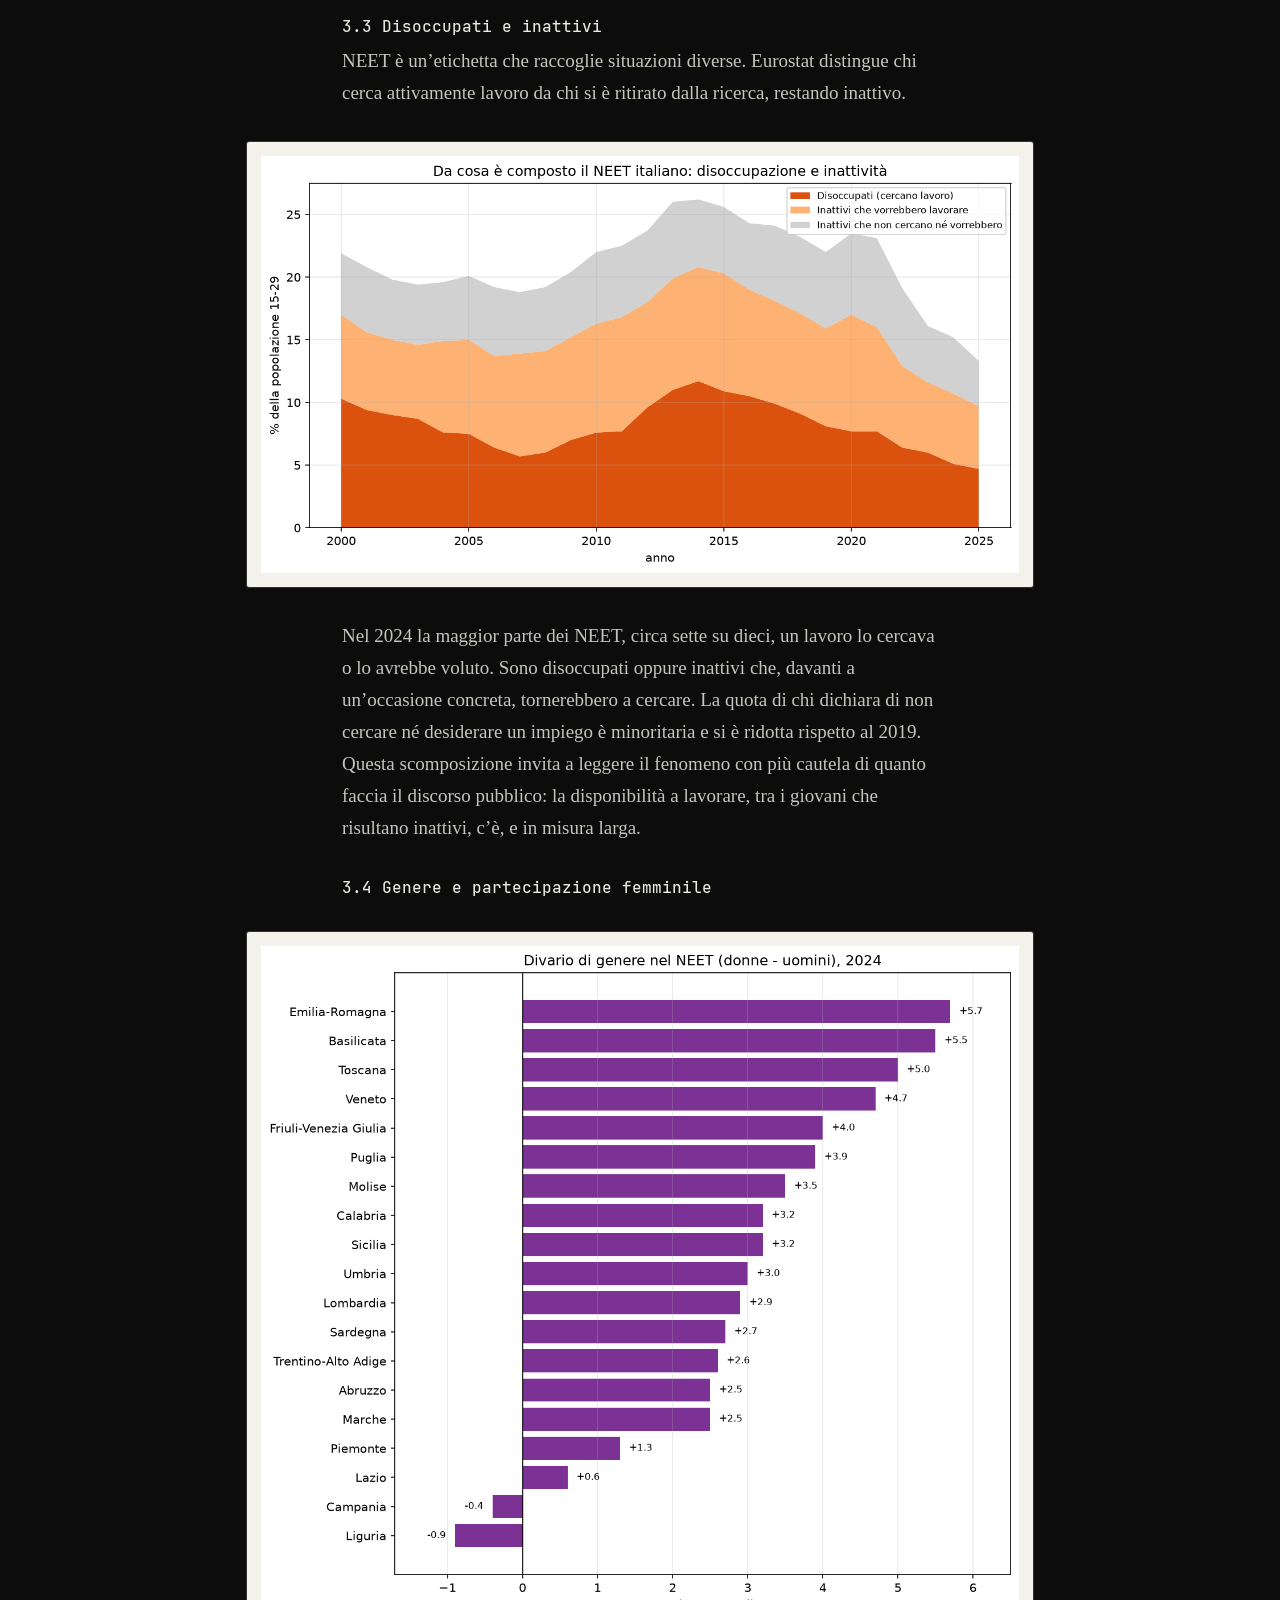
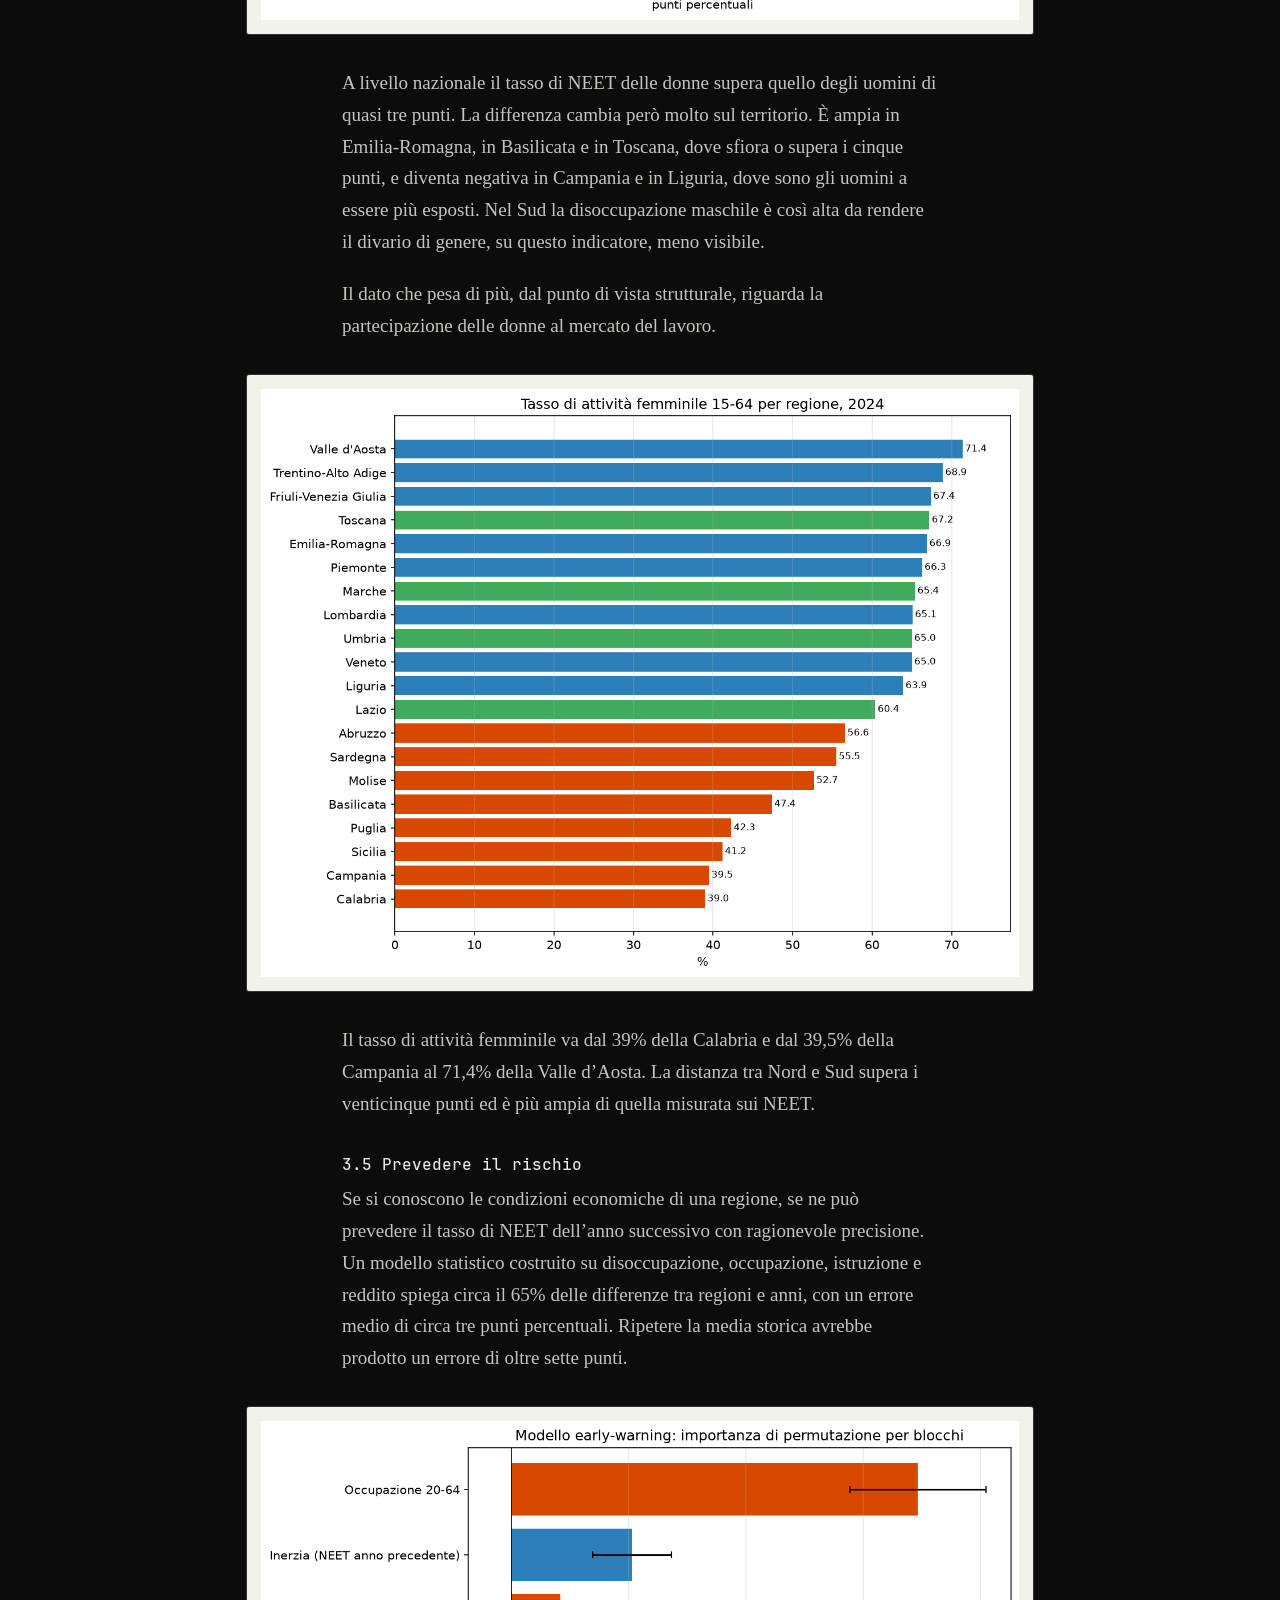
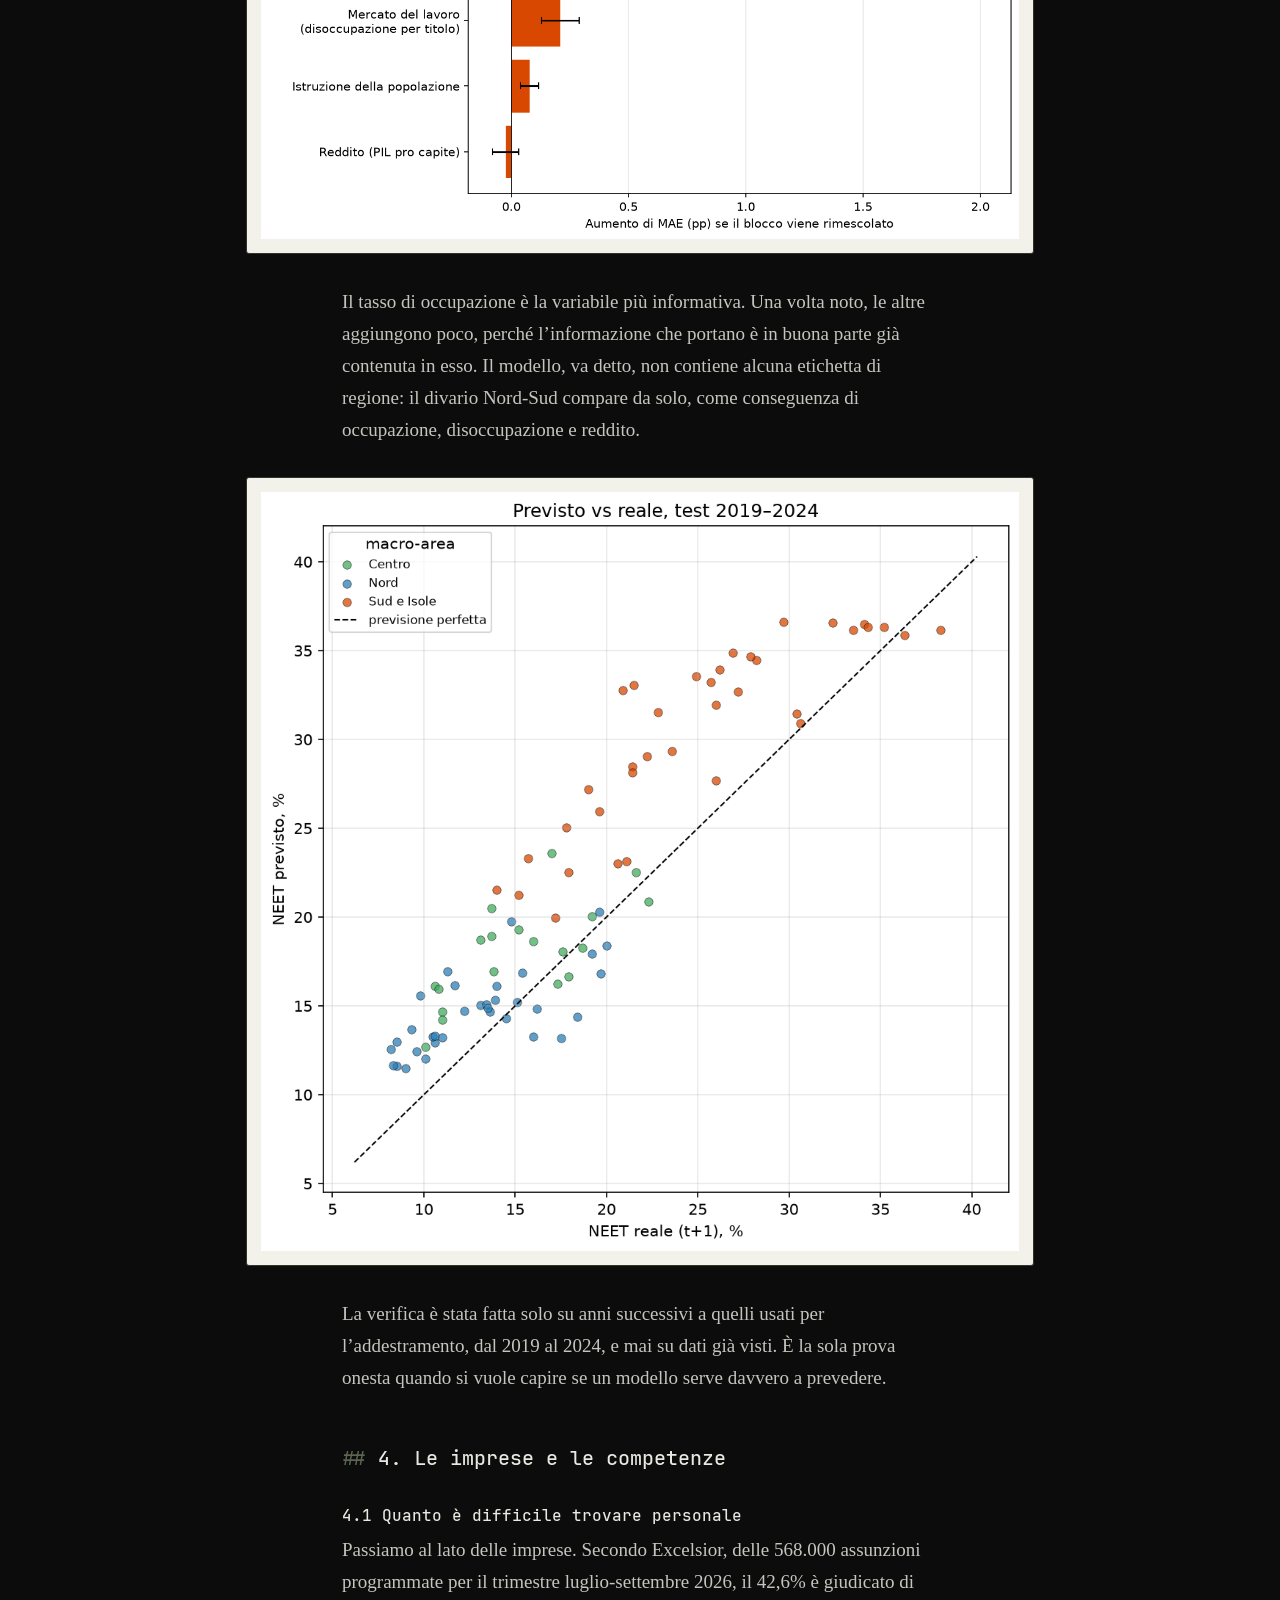
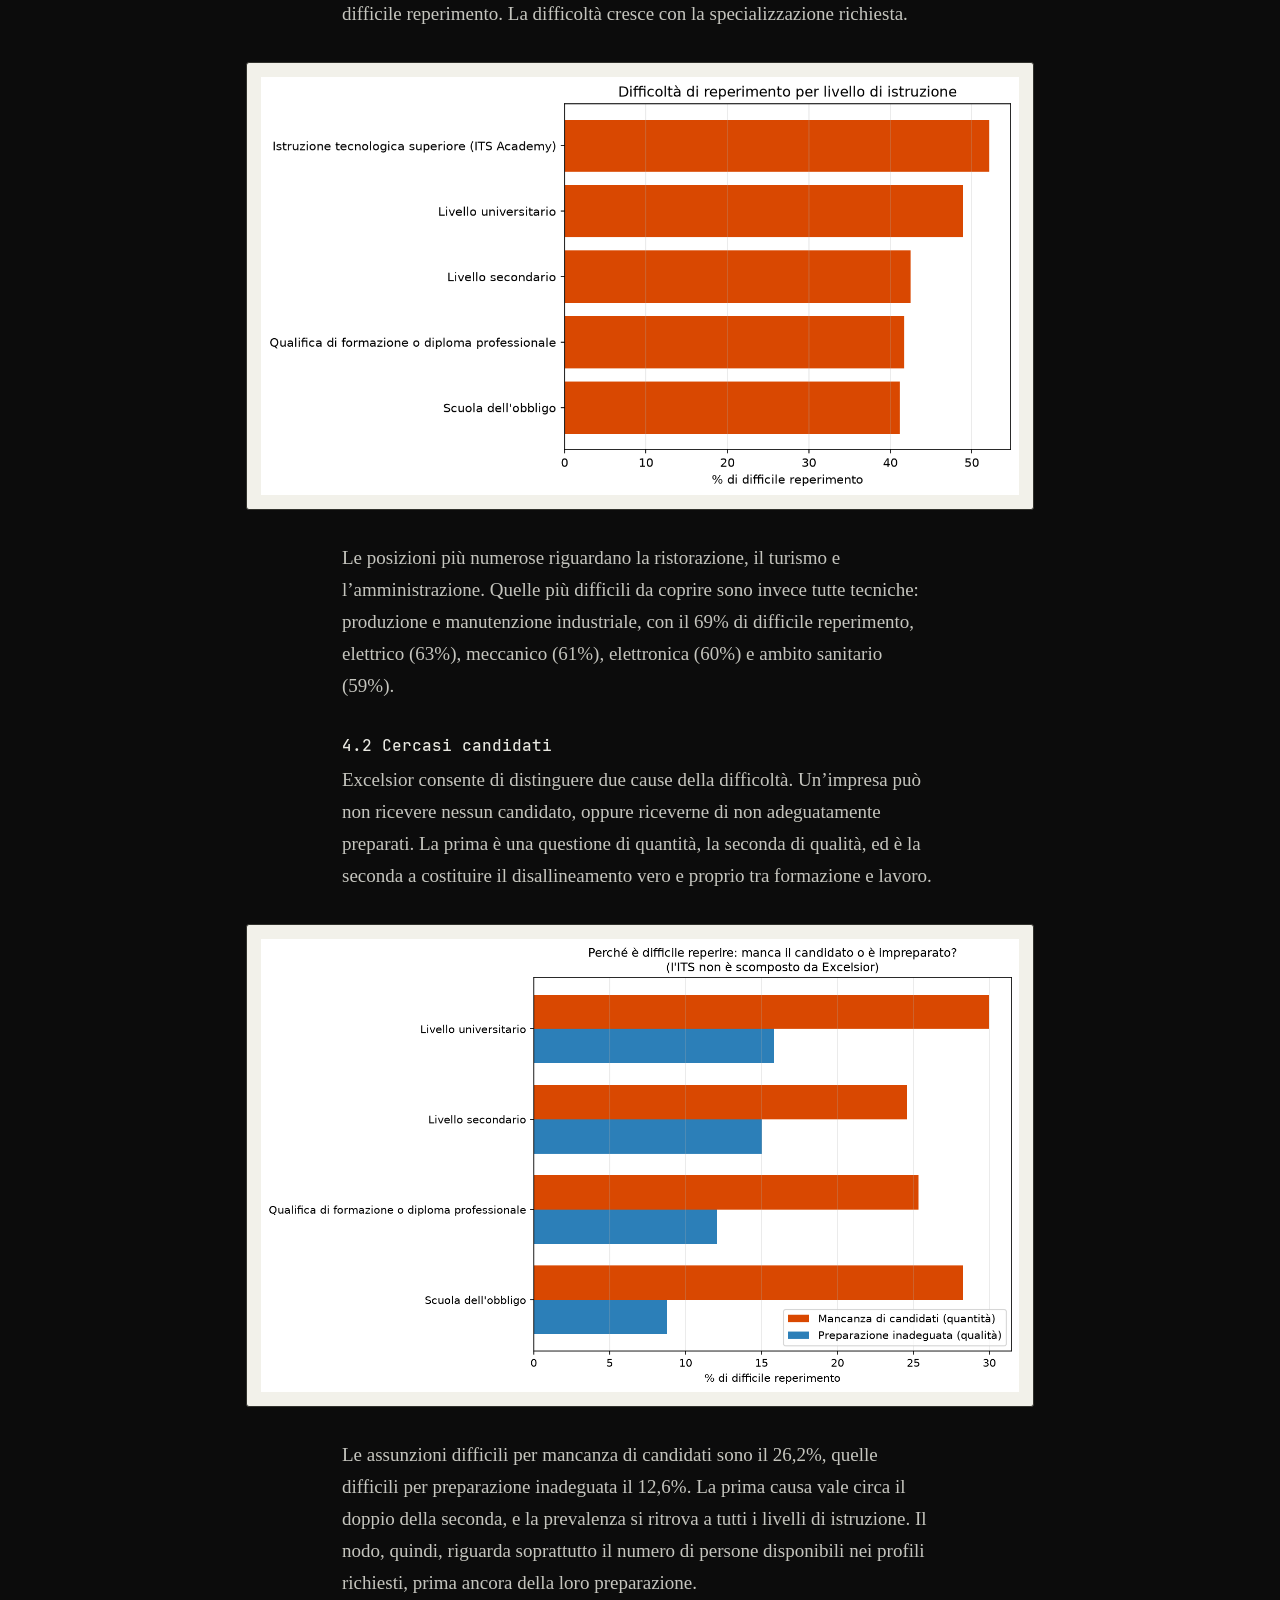
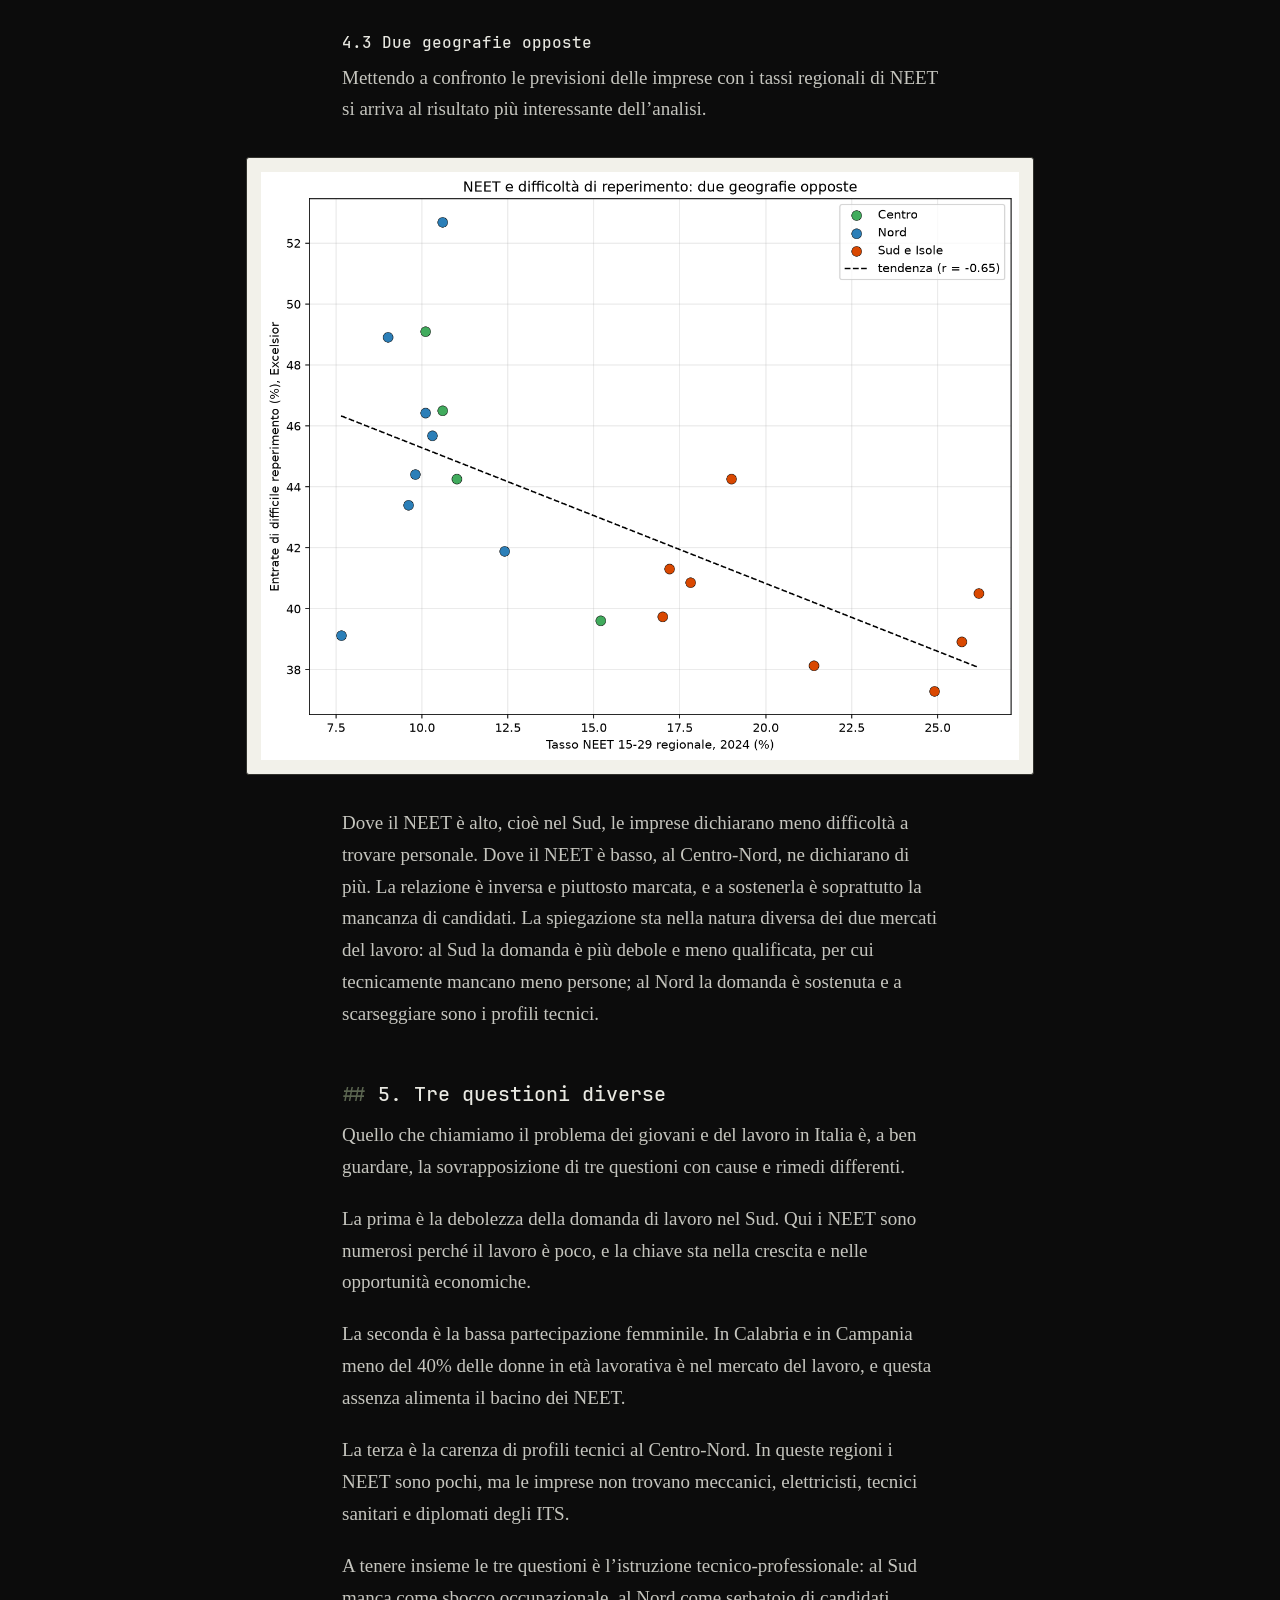
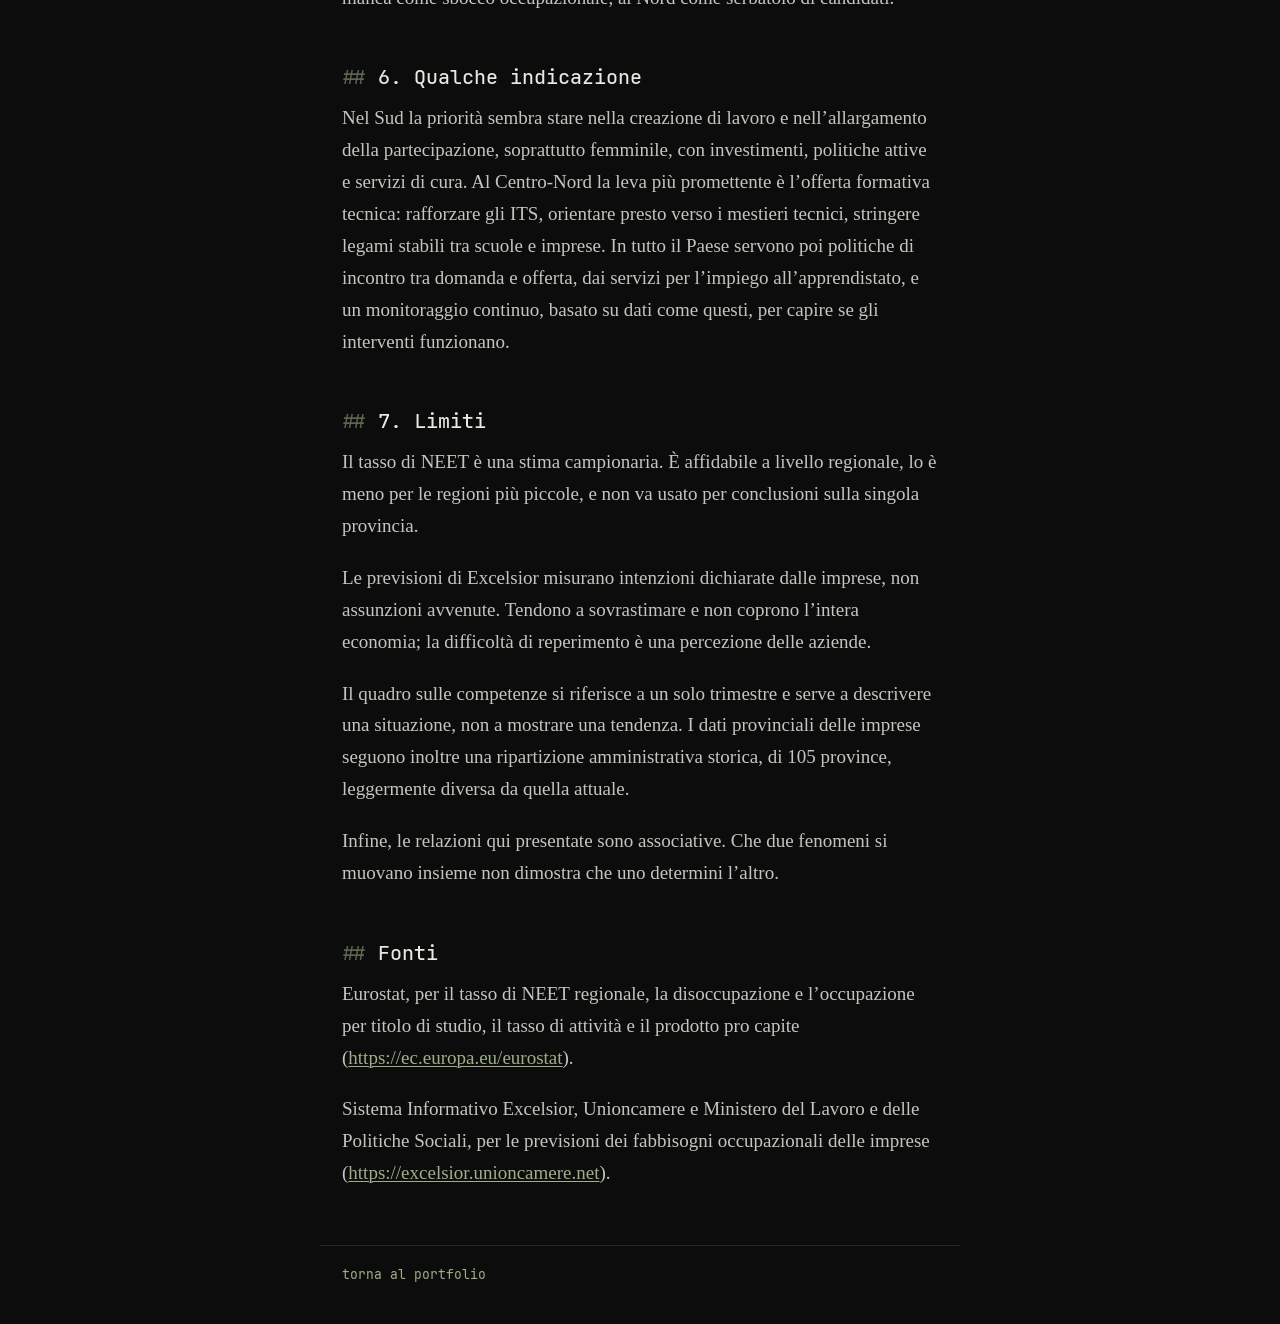
==== commit ba6d7eef: "Le analisi si misurano e si presentano; le figure restano senza didascalia" ====
--- a/analisi/lavoro-giovanile/index.html
+++ b/analisi/lavoro-giovanile/index.html
@@ -1,9 +1,30 @@
 <!DOCTYPE html>
 <html lang="it">
 <head>
+<!-- Google tag (gtag.js), stesso ID della home -->
+<script async src="https://www.googletagmanager.com/gtag/js?id=G-4P77DPPF9D"></script>
+<script>
+  window.dataLayer = window.dataLayer || [];
+  function gtag(){dataLayer.push(arguments);}
+  gtag('js', new Date());
+
+  gtag('config', 'G-4P77DPPF9D');
+</script>
 <meta charset="utf-8">
 <meta name="viewport" content="width=device-width, initial-scale=1">
 <title>Lavoro giovanile in Italia · Sabato Portfolio</title>
+<meta name="description" content="L’Italia è tra i Paesi europei con il tasso di NEET più alto, e lo è da vent’anni. La sigla indica i giovani che non hanno un lavoro, non studiano e non...">
+<meta name="theme-color" content="#0c0c0c">
+<meta property="og:type" content="article">
+<meta property="og:site_name" content="Sabato Portfolio">
+<meta property="og:title" content="Lavoro giovanile in Italia · Sabato Portfolio">
+<meta property="og:description" content="L’Italia è tra i Paesi europei con il tasso di NEET più alto, e lo è da vent’anni. La sigla indica i giovani che non hanno un lavoro, non studiano e non...">
+<meta property="og:url" content="https://niccolosabato.github.io/analisi/lavoro-giovanile/">
+<meta property="og:image" content="https://niccolosabato.github.io/og.png">
+<meta property="og:locale" content="it_IT">
+<meta name="twitter:card" content="summary_large_image">
+<link rel="icon" href="../../favicon.ico" sizes="any">
+<link rel="icon" href="data:image/svg+xml,%3Csvg xmlns='http://www.w3.org/2000/svg' viewBox='0 0 16 16'%3E%3Crect width='16' height='16' fill='%230c0c0c'/%3E%3Ctext x='2' y='12.5' font-family='monospace' font-size='11' fill='%239caf88'%3E%26gt;_%3C/text%3E%3C/svg%3E">
 <link rel="stylesheet" href="../analisi.css">
 </head>
 <body>
@@ -25,7 +46,10 @@
 <p>Le due fonti lavorano a livelli geografici differenti, e la scelta non è arbitraria. Il NEET è calcolato su un campione di famiglie: regge a livello regionale, mentre scendere alla singola provincia significherebbe lavorare su numeri troppo fragili. Le previsioni di Excelsior, invece, riguardano le imprese e sono disponibili nativamente per provincia. Per confrontare i due mondi, le province vengono ricomposte nelle rispettive regioni.</p>
 <h2 id="il-quadro-del-neet">3. Il quadro del NEET</h2>
 <h3 id="un-divario-che-non-si-chiude">3.1 Un divario che non si chiude</h3>
-<p><img src="figures/image1.png" width="1334" height="734" loading="lazy" decoding="async"></p>
+<figure>
+<img src="figures/image1.png" alt="Serie storica del tasso di NEET 15-29 per macro-area, dal 2000 al 2025" width="1334" height="734" loading="lazy" decoding="async">
+
+</figure>
 <p>La media nazionale ha seguito una curva a gobba. È salita fino al 24,6% nel 2014, è scesa al 20,5% nel 2019, ha avuto un rimbalzo nel 2020 e nel 2021 per effetto della pandemia, ed è poi calata fino al 14,4% nel 2024. Il calo degli ultimi anni è consistente e riguarda tutto il Paese.</p>
 <p>Le tre ripartizioni, però, si sono mosse quasi in parallelo, mantenendo le distanze. Il Sud è rimasto costantemente oltre i dieci punti sopra il Nord, come se il divario avesse un livello minimo che non scende.</p>
 <div class="tabella"><table>
@@ -64,40 +88,70 @@
 </tr>
 </tbody>
 </table></div>
-<p><img src="figures/image11.png" width="1332" height="1184" loading="lazy" decoding="async"></p>
+<figure>
+<img src="figures/image11.png" alt="Classifica regionale del tasso di NEET 15-29 nel 2024" width="1332" height="1184" loading="lazy" decoding="async">
+
+</figure>
 <p>La classifica regionale del 2024 non lascia zone intermedie. In testa ci sono Calabria (26,2%), Sicilia (25,7%), Campania (24,9%) e Puglia (21,4%). In fondo troviamo Trentino-Alto Adige (7,7%), Veneto (9,0%) ed Emilia-Romagna (9,6%). Nessuna regione settentrionale arriva al 12,5%; nessuna meridionale scende sotto il 17%. Le due Italie, su questo indicatore, non si toccano.</p>
 <h3 id="titoli-di-studio-e-mercato-del-lavoro">3.2 Titoli di studio e mercato del lavoro</h3>
 <p>Viene spontaneo attribuire il ritardo del Sud all’istruzione: pochi laureati, molti giovani usciti presto dal sistema scolastico. I numeri raccontano un’altra storia.</p>
-<p><img src="figures/image3.png" width="1336" height="884" loading="lazy" decoding="async"></p>
+<figure>
+<img src="figures/image3.png" alt="Correlazione di Pearson fra il tasso di NEET e le variabili regionali" width="1336" height="884" loading="lazy" decoding="async">
+
+</figure>
 <p>La quota di popolazione laureata ha un legame molto debole con il tasso di NEET. Le variabili che invece procedono insieme al fenomeno sono quelle del mercato del lavoro: la disoccupazione giovanile viaggia quasi in perfetta sintonia con il NEET, l’occupazione in senso opposto, e anche il reddito pro capite segue lo stesso andamento. In pratica, il livello di NEET di una regione dipende soprattutto da quanto lavoro c’è, più che dal numero di diplomi e lauree posseduti. È una conclusione scomoda, perché sposta l’attenzione dalla scuola alle opportunità economiche del territorio.</p>
 <h3 id="disoccupati-e-inattivi">3.3 Disoccupati e inattivi</h3>
 <p>NEET è un’etichetta che raccoglie situazioni diverse. Eurostat distingue chi cerca attivamente lavoro da chi si è ritirato dalla ricerca, restando inattivo.</p>
-<p><img src="figures/image7.png" width="1333" height="734" loading="lazy" decoding="async"></p>
+<figure>
+<img src="figures/image7.png" alt="Composizione del NEET italiano: disoccupati, inattivi che vorrebbero lavorare, inattivi che non cercano" width="1333" height="734" loading="lazy" decoding="async">
+
+</figure>
 <p>Nel 2024 la maggior parte dei NEET, circa sette su dieci, un lavoro lo cercava o lo avrebbe voluto. Sono disoccupati oppure inattivi che, davanti a un’occasione concreta, tornerebbero a cercare. La quota di chi dichiara di non cercare né desiderare un impiego è minoritaria e si è ridotta rispetto al 2019. Questa scomposizione invita a leggere il fenomeno con più cautela di quanto faccia il discorso pubblico: la disponibilità a lavorare, tra i giovani che risultano inattivi, c’è, e in misura larga.</p>
 <h3 id="genere-e-partecipazione-femminile">3.4 Genere e partecipazione femminile</h3>
-<p><img src="figures/image10.png" width="1332" height="1184" loading="lazy" decoding="async"></p>
+<figure>
+<img src="figures/image10.png" alt="Divario di genere nel tasso di NEET nel 2024, donne meno uomini per regione" width="1332" height="1184" loading="lazy" decoding="async">
+
+</figure>
 <p>A livello nazionale il tasso di NEET delle donne supera quello degli uomini di quasi tre punti. La differenza cambia però molto sul territorio. È ampia in Emilia-Romagna, in Basilicata e in Toscana, dove sfiora o supera i cinque punti, e diventa negativa in Campania e in Liguria, dove sono gli uomini a essere più esposti. Nel Sud la disoccupazione maschile è così alta da rendere il divario di genere, su questo indicatore, meno visibile.</p>
 <p>Il dato che pesa di più, dal punto di vista strutturale, riguarda la partecipazione delle donne al mercato del lavoro.</p>
-<p><img src="figures/image8.png" width="1332" height="1034" loading="lazy" decoding="async"></p>
+<figure>
+<img src="figures/image8.png" alt="Classifica regionale del tasso di attività femminile 15-64 nel 2024" width="1332" height="1034" loading="lazy" decoding="async">
+
+</figure>
 <p>Il tasso di attività femminile va dal 39% della Calabria e dal 39,5% della Campania al 71,4% della Valle d’Aosta. La distanza tra Nord e Sud supera i venticinque punti ed è più ampia di quella misurata sui NEET.</p>
 <h3 id="prevedere-il-rischio">3.5 Prevedere il rischio</h3>
 <p>Se si conoscono le condizioni economiche di una regione, se ne può prevedere il tasso di NEET dell’anno successivo con ragionevole precisione. Un modello statistico costruito su disoccupazione, occupazione, istruzione e reddito spiega circa il 65% delle differenze tra regioni e anni, con un errore medio di circa tre punti percentuali. Ripetere la media storica avrebbe prodotto un errore di oltre sette punti.</p>
-<p><img src="figures/image4.png" width="1332" height="734" loading="lazy" decoding="async"></p>
+<figure>
+<img src="figures/image4.png" alt="Importanza di permutazione dei blocchi di variabili nel modello di previsione" width="1332" height="734" loading="lazy" decoding="async">
+
+</figure>
 <p>Il tasso di occupazione è la variabile più informativa. Una volta noto, le altre aggiungono poco, perché l’informazione che portano è in buona parte già contenuta in esso. Il modello, va detto, non contiene alcuna etichetta di regione: il divario Nord-Sud compare da solo, come conseguenza di occupazione, disoccupazione e reddito.</p>
-<p><img src="figures/image6.png" width="1033" height="1034" loading="lazy" decoding="async"></p>
+<figure>
+<img src="figures/image6.png" alt="NEET previsto contro NEET reale nel test sugli anni dal 2019 al 2024" width="1033" height="1034" loading="lazy" decoding="async">
+
+</figure>
 <p>La verifica è stata fatta solo su anni successivi a quelli usati per l’addestramento, dal 2019 al 2024, e mai su dati già visti. È la sola prova onesta quando si vuole capire se un modello serve davvero a prevedere.</p>
 <h2 id="le-imprese-e-le-competenze">4. Le imprese e le competenze</h2>
 <h3 id="quanto-è-difficile-trovare-personale">4.1 Quanto è difficile trovare personale</h3>
 <p>Passiamo al lato delle imprese. Secondo Excelsior, delle 568.000 assunzioni programmate per il trimestre luglio-settembre 2026, il 42,6% è giudicato di difficile reperimento. La difficoltà cresce con la specializzazione richiesta.</p>
-<p><img src="figures/image2.png" width="1328" height="733" loading="lazy" decoding="async"></p>
+<figure>
+<img src="figures/image2.png" alt="Quota di assunzioni di difficile reperimento per livello di istruzione richiesto" width="1328" height="733" loading="lazy" decoding="async">
+
+</figure>
 <p>Le posizioni più numerose riguardano la ristorazione, il turismo e l’amministrazione. Quelle più difficili da coprire sono invece tutte tecniche: produzione e manutenzione industriale, con il 69% di difficile reperimento, elettrico (63%), meccanico (61%), elettronica (60%) e ambito sanitario (59%).</p>
 <h3 id="cercasi-candidati">4.2 Cercasi candidati</h3>
 <p>Excelsior consente di distinguere due cause della difficoltà. Un’impresa può non ricevere nessun candidato, oppure riceverne di non adeguatamente preparati. La prima è una questione di quantità, la seconda di qualità, ed è la seconda a costituire il disallineamento vero e proprio tra formazione e lavoro.</p>
-<p><img src="figures/image9.png" width="1478" height="884" loading="lazy" decoding="async"></p>
+<figure>
+<img src="figures/image9.png" alt="Cause del difficile reperimento per livello di istruzione: mancano i candidati o sono impreparati" width="1478" height="884" loading="lazy" decoding="async">
+
+</figure>
 <p>Le assunzioni difficili per mancanza di candidati sono il 26,2%, quelle difficili per preparazione inadeguata il 12,6%. La prima causa vale circa il doppio della seconda, e la prevalenza si ritrova a tutti i livelli di istruzione. Il nodo, quindi, riguarda soprattutto il numero di persone disponibili nei profili richiesti, prima ancora della loro preparazione.</p>
 <h3 id="due-geografie-opposte">4.3 Due geografie opposte</h3>
 <p>Mettendo a confronto le previsioni delle imprese con i tassi regionali di NEET si arriva al risultato più interessante dell’analisi.</p>
-<p><img src="figures/image5.png" width="1333" height="1033" loading="lazy" decoding="async"></p>
+<figure>
+<img src="figures/image5.png" alt="Relazione inversa fra tasso di NEET regionale e quota di difficile reperimento" width="1333" height="1033" loading="lazy" decoding="async">
+
+</figure>
 <p>Dove il NEET è alto, cioè nel Sud, le imprese dichiarano meno difficoltà a trovare personale. Dove il NEET è basso, al Centro-Nord, ne dichiarano di più. La relazione è inversa e piuttosto marcata, e a sostenerla è soprattutto la mancanza di candidati. La spiegazione sta nella natura diversa dei due mercati del lavoro: al Sud la domanda è più debole e meno qualificata, per cui tecnicamente mancano meno persone; al Nord la domanda è sostenuta e a scarseggiare sono i profili tecnici.</p>
 <h2 id="tre-questioni-diverse">5. Tre questioni diverse</h2>
 <p>Quello che chiamiamo il problema dei giovani e del lavoro in Italia è, a ben guardare, la sovrapposizione di tre questioni con cause e rimedi differenti.</p>
--- a/analisi/analisi.css
+++ b/analisi/analisi.css
@@ -127,8 +127,8 @@
 /* Figure: i PNG nascono su fondo bianco (vengono dai documenti originali),
    quindi stanno in un cartiglio chiaro, un foglio appoggiato sul terminale.
    Restano leggibili senza ritoccarle e staccano nettamente dal fondo scuro.
-   Pandoc avvolge le immagini sole in un <figure> e mette l'alt in una
-   didascalia: la didascalia resta, piccola e attenuata, sotto il cartiglio. */
+   Niente didascalia sotto: il titolo è già dentro il grafico, e l'alt resta
+   sull'img, dove lo leggono solo gli screen reader. */
 main figure { margin: 2rem 0; }
 
 main img {
@@ -140,13 +140,6 @@
   background: var(--carta-figure);
   border: 1px solid #33332e;
   border-radius: 3px;
-}
-
-main figcaption {
-  margin-top: 0.7rem;
-  color: var(--tenue);
-  font-family: var(--mono);
-  font-size: 0.78rem;
 }
 
 /* Le figure escono dalla colonna di lettura: i PNG nascono larghi 1000-1900
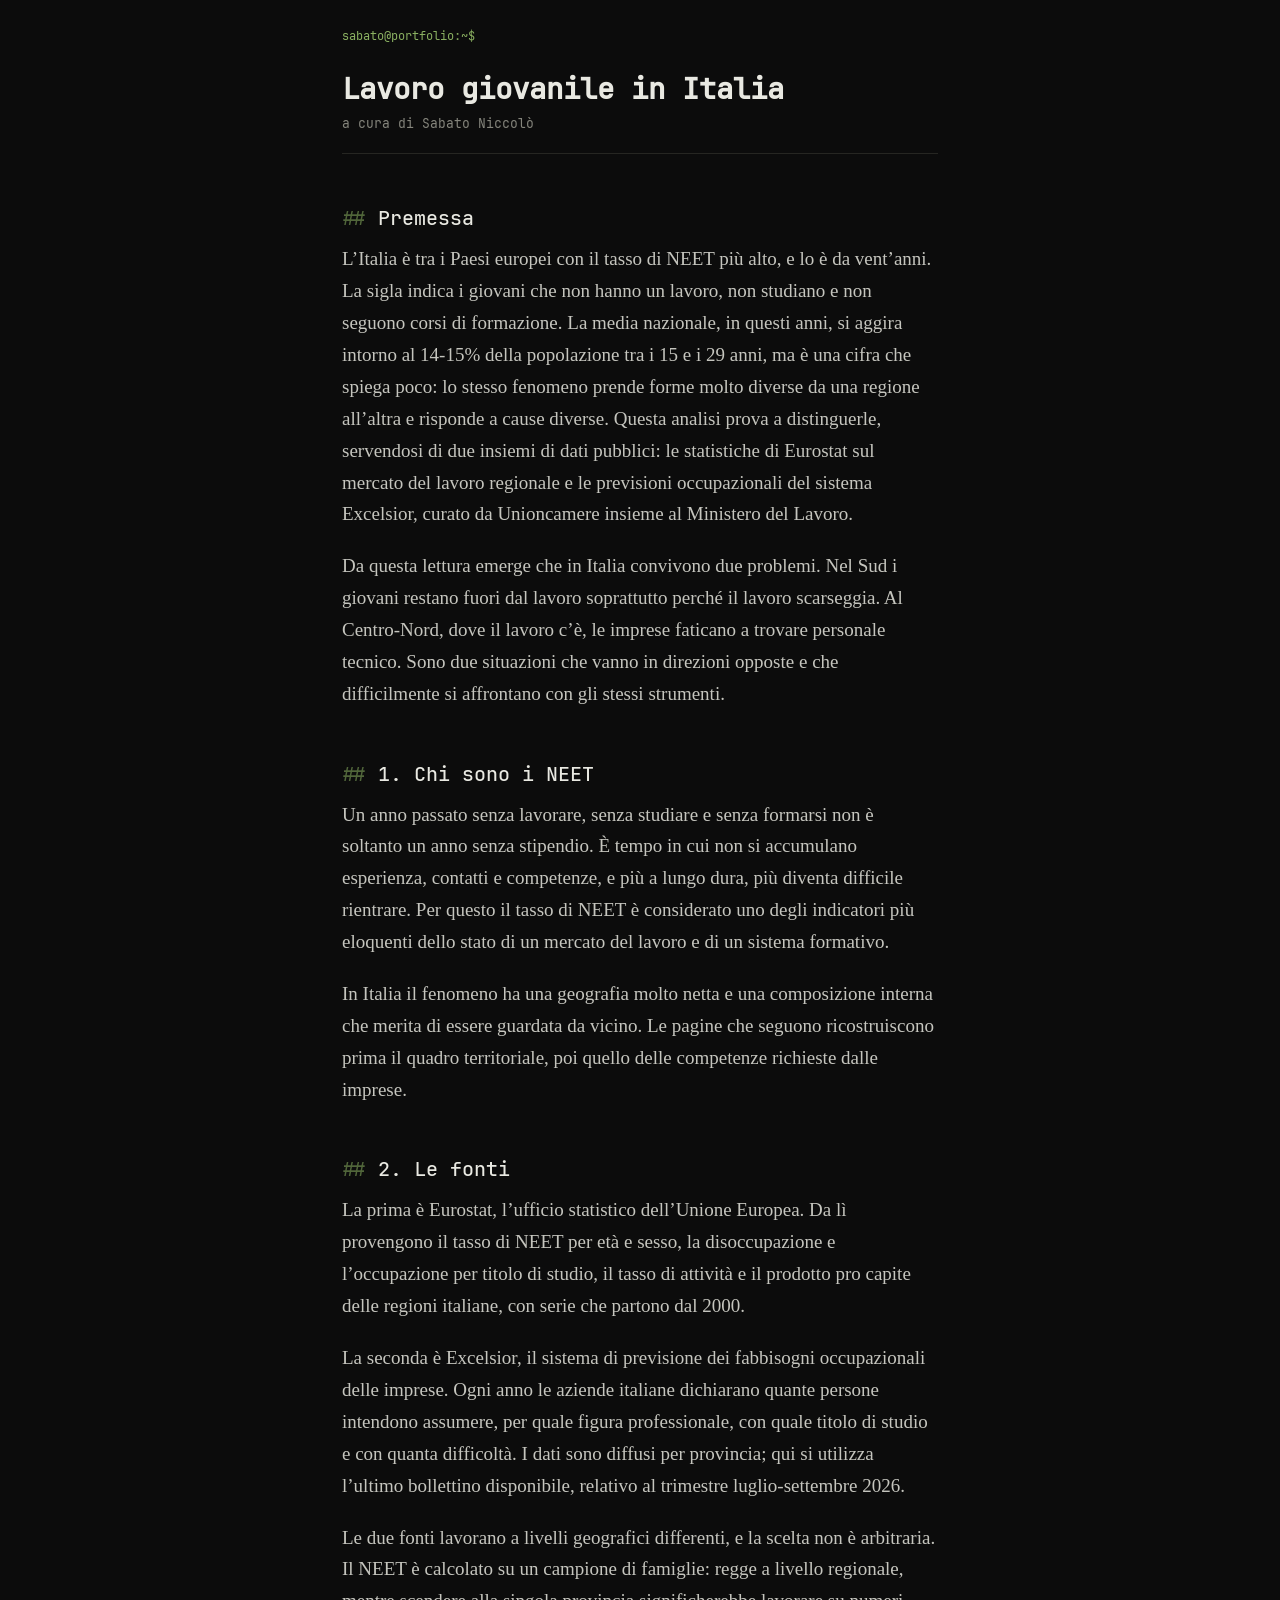
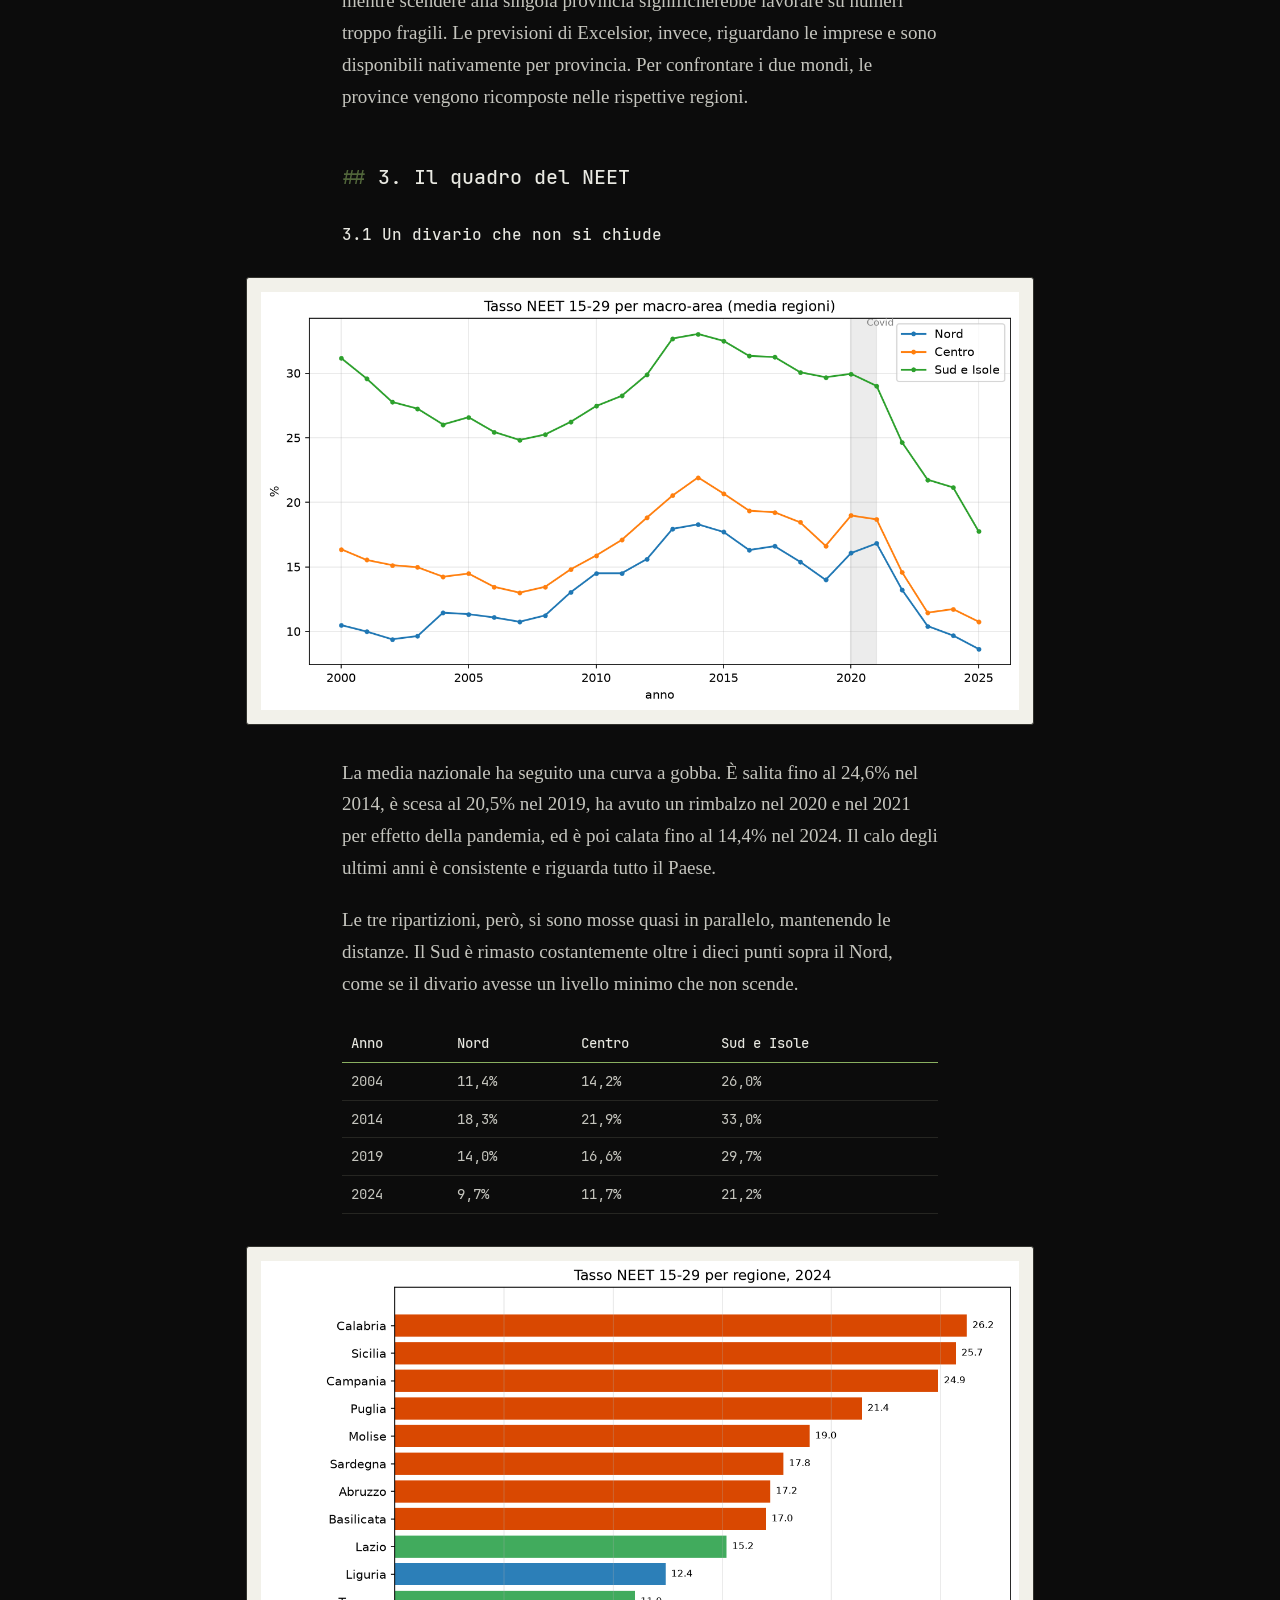
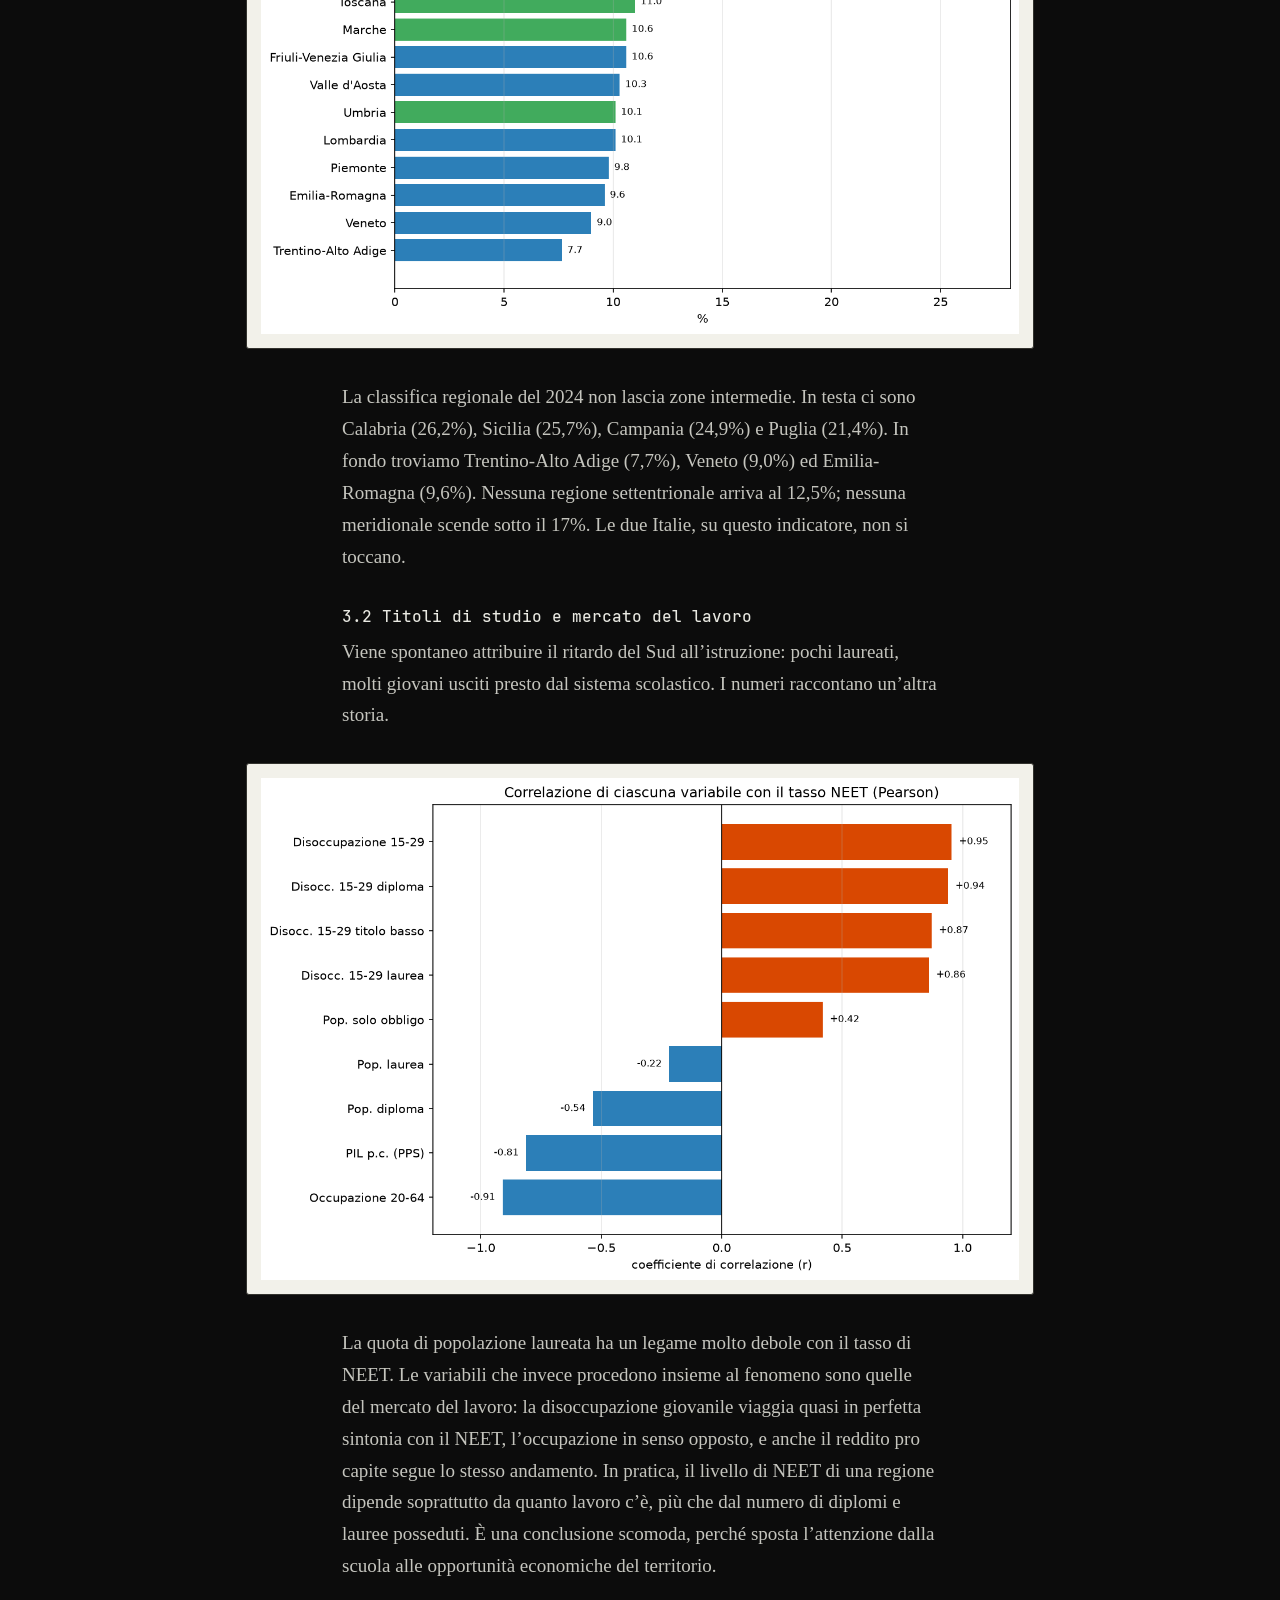
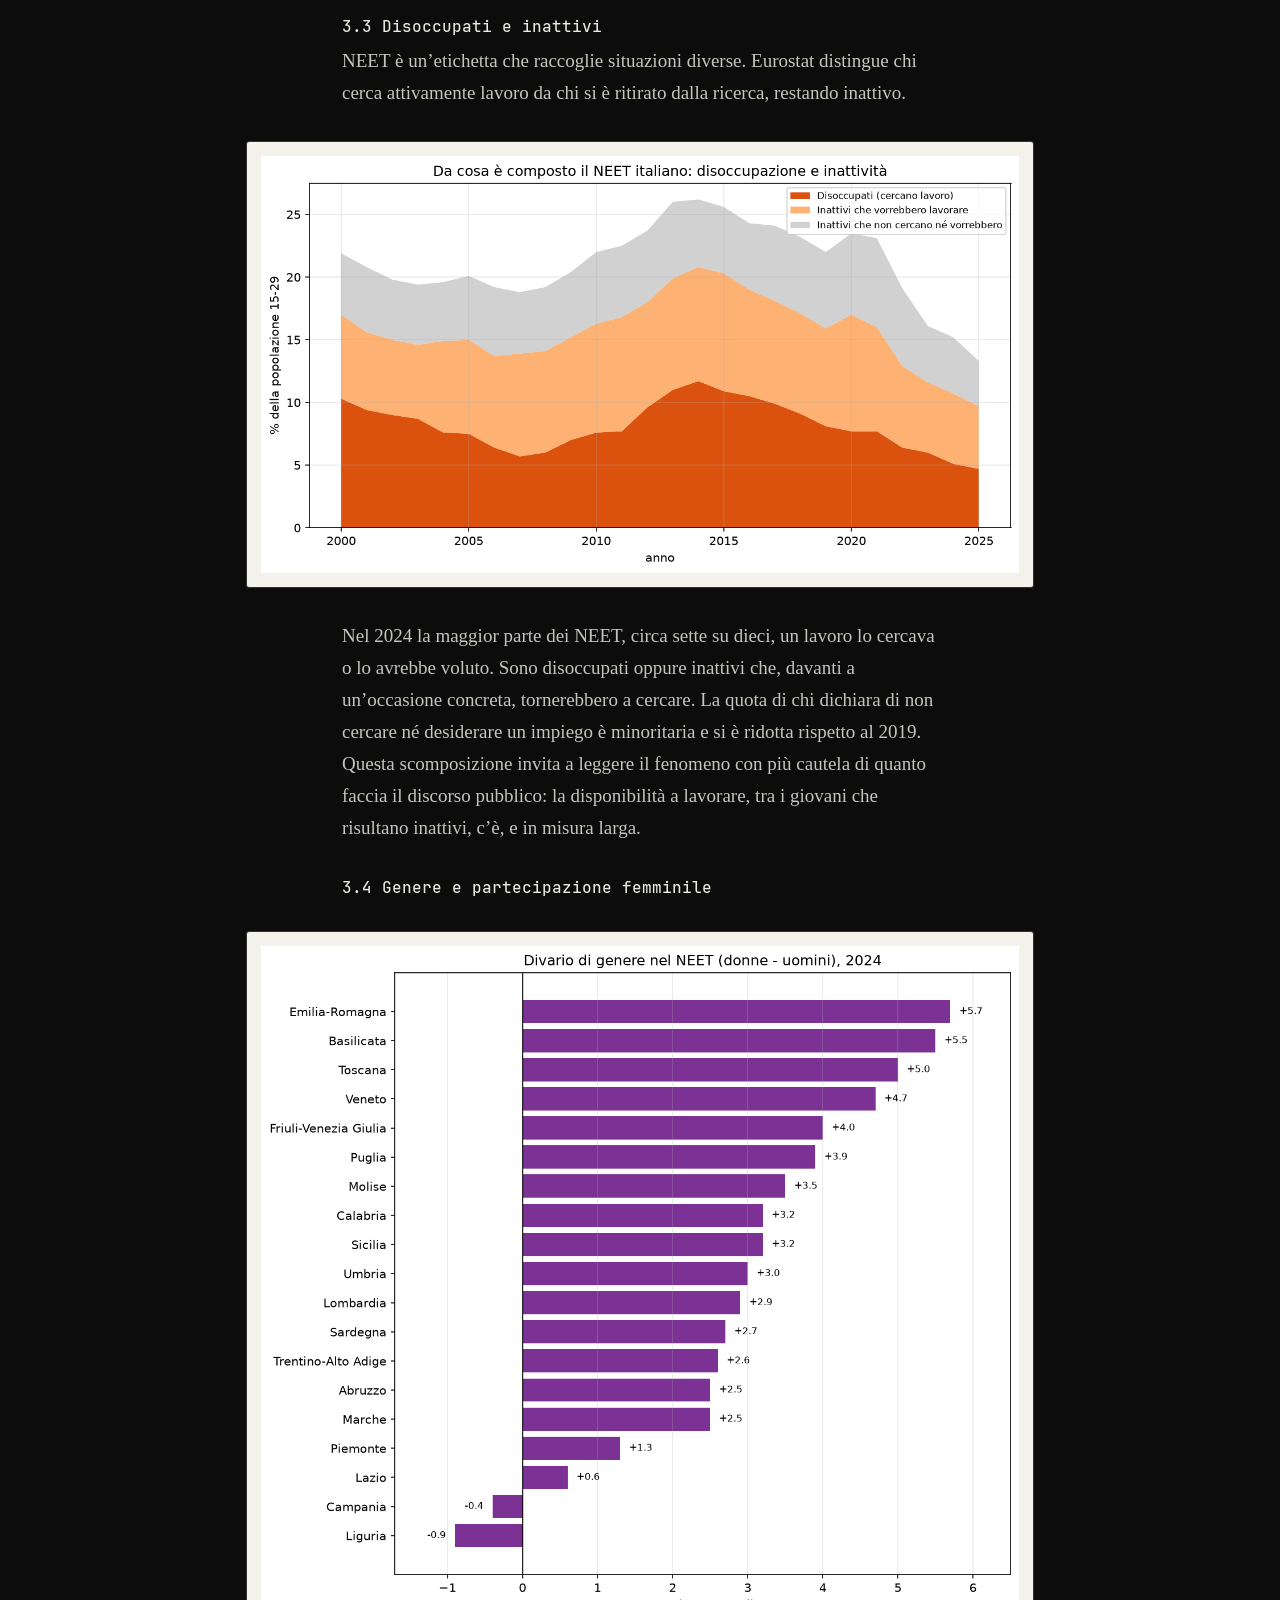
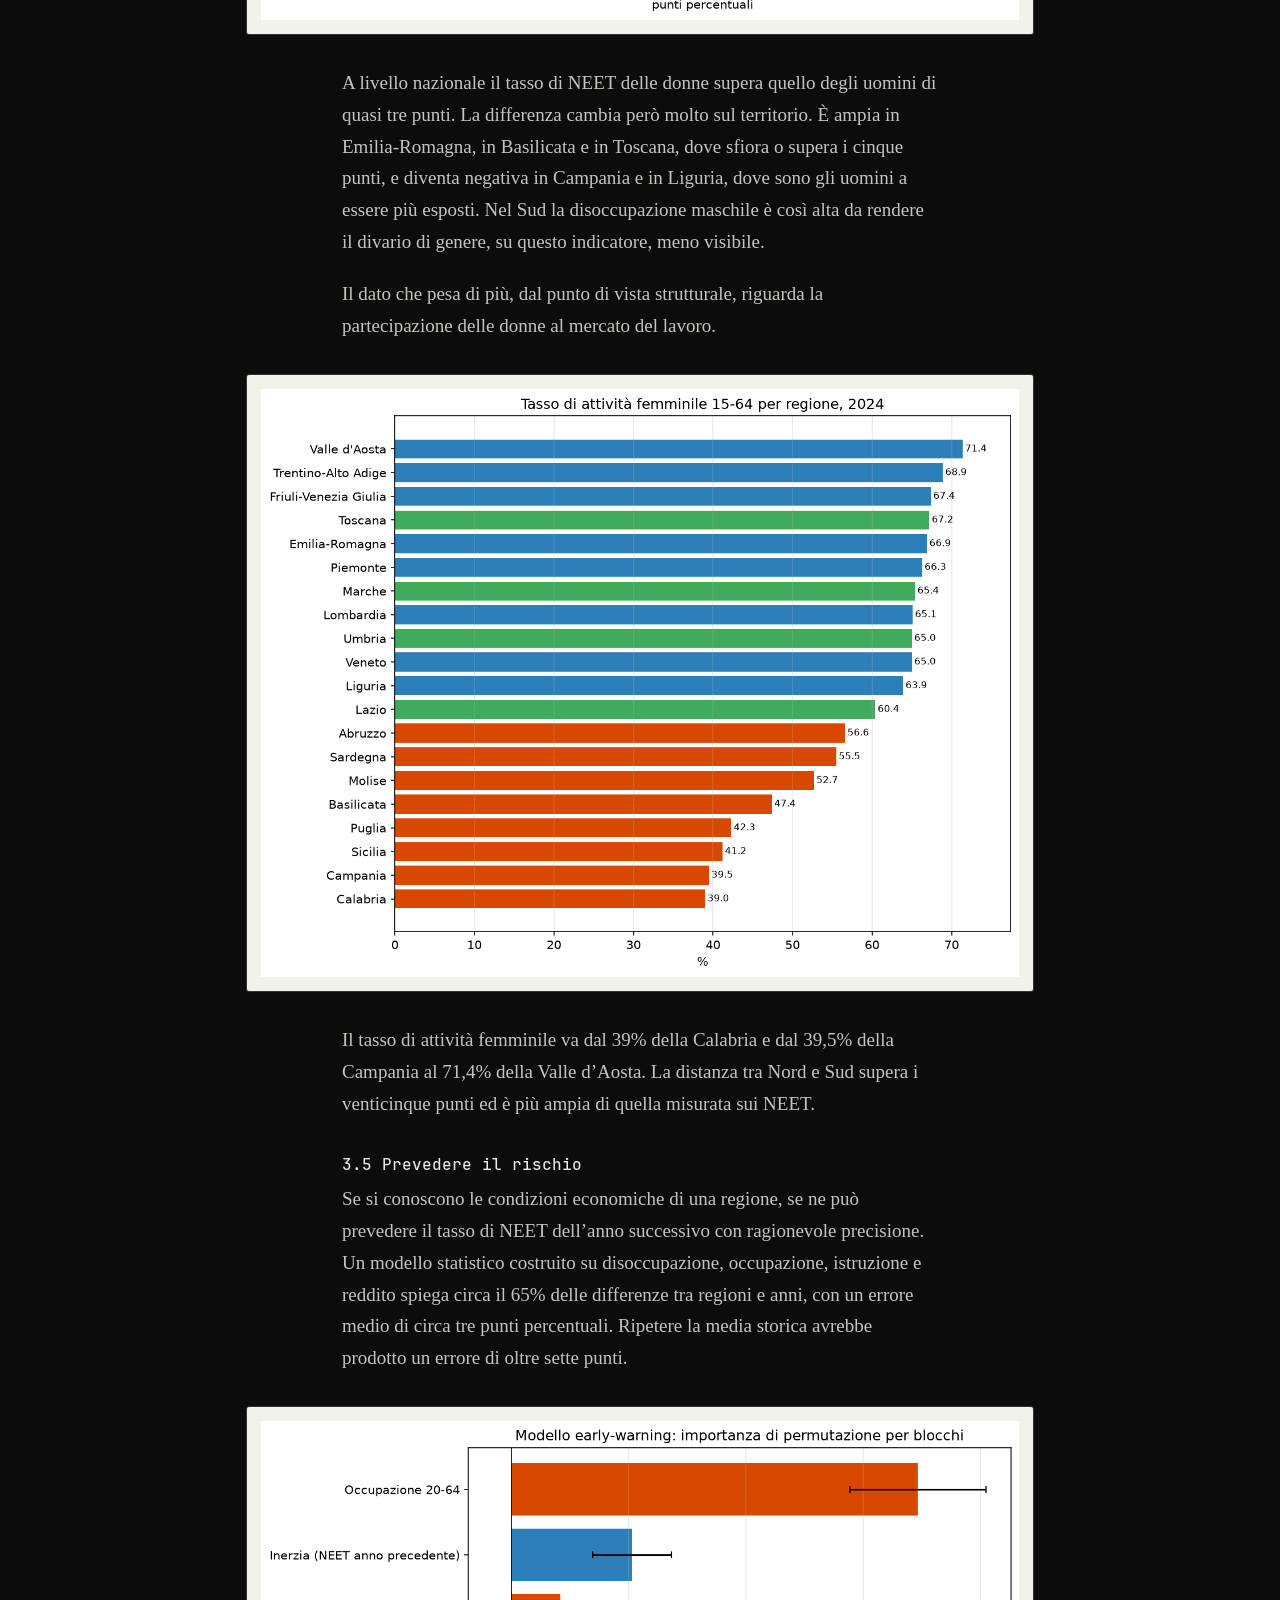
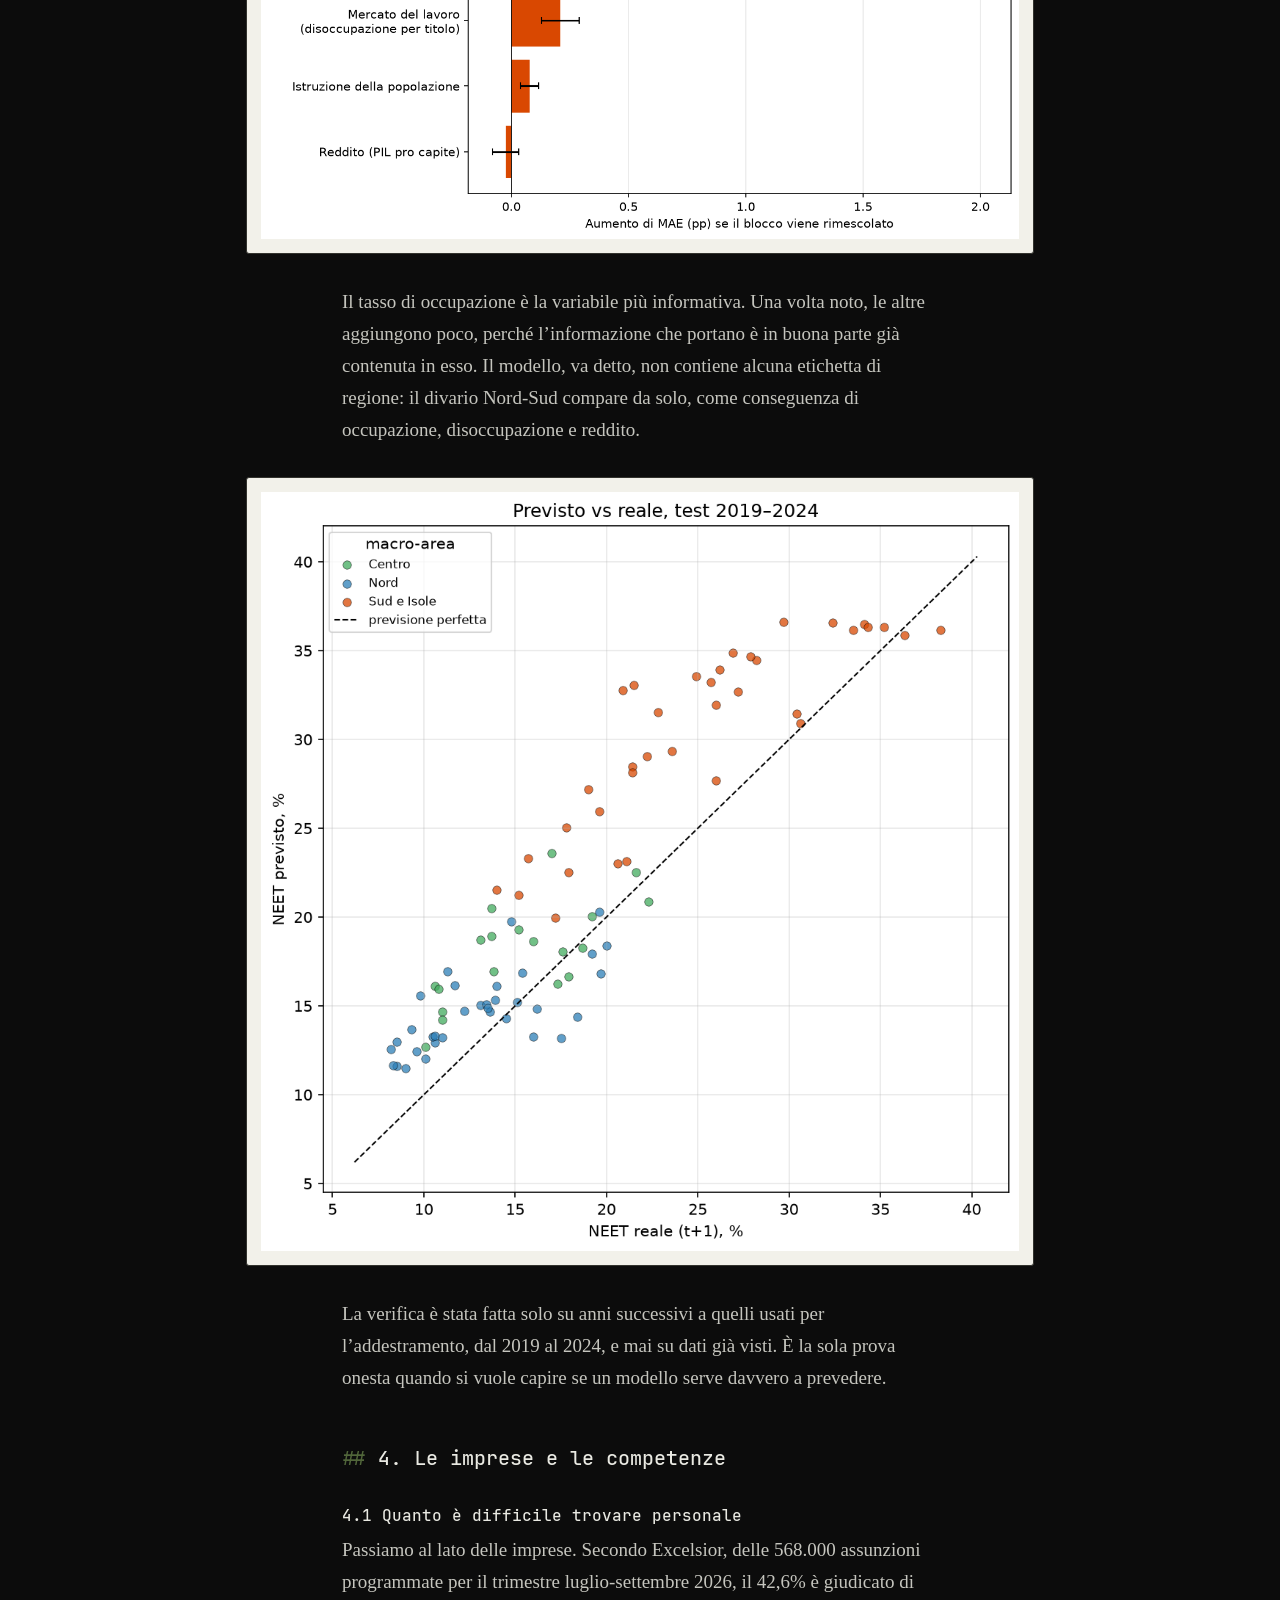
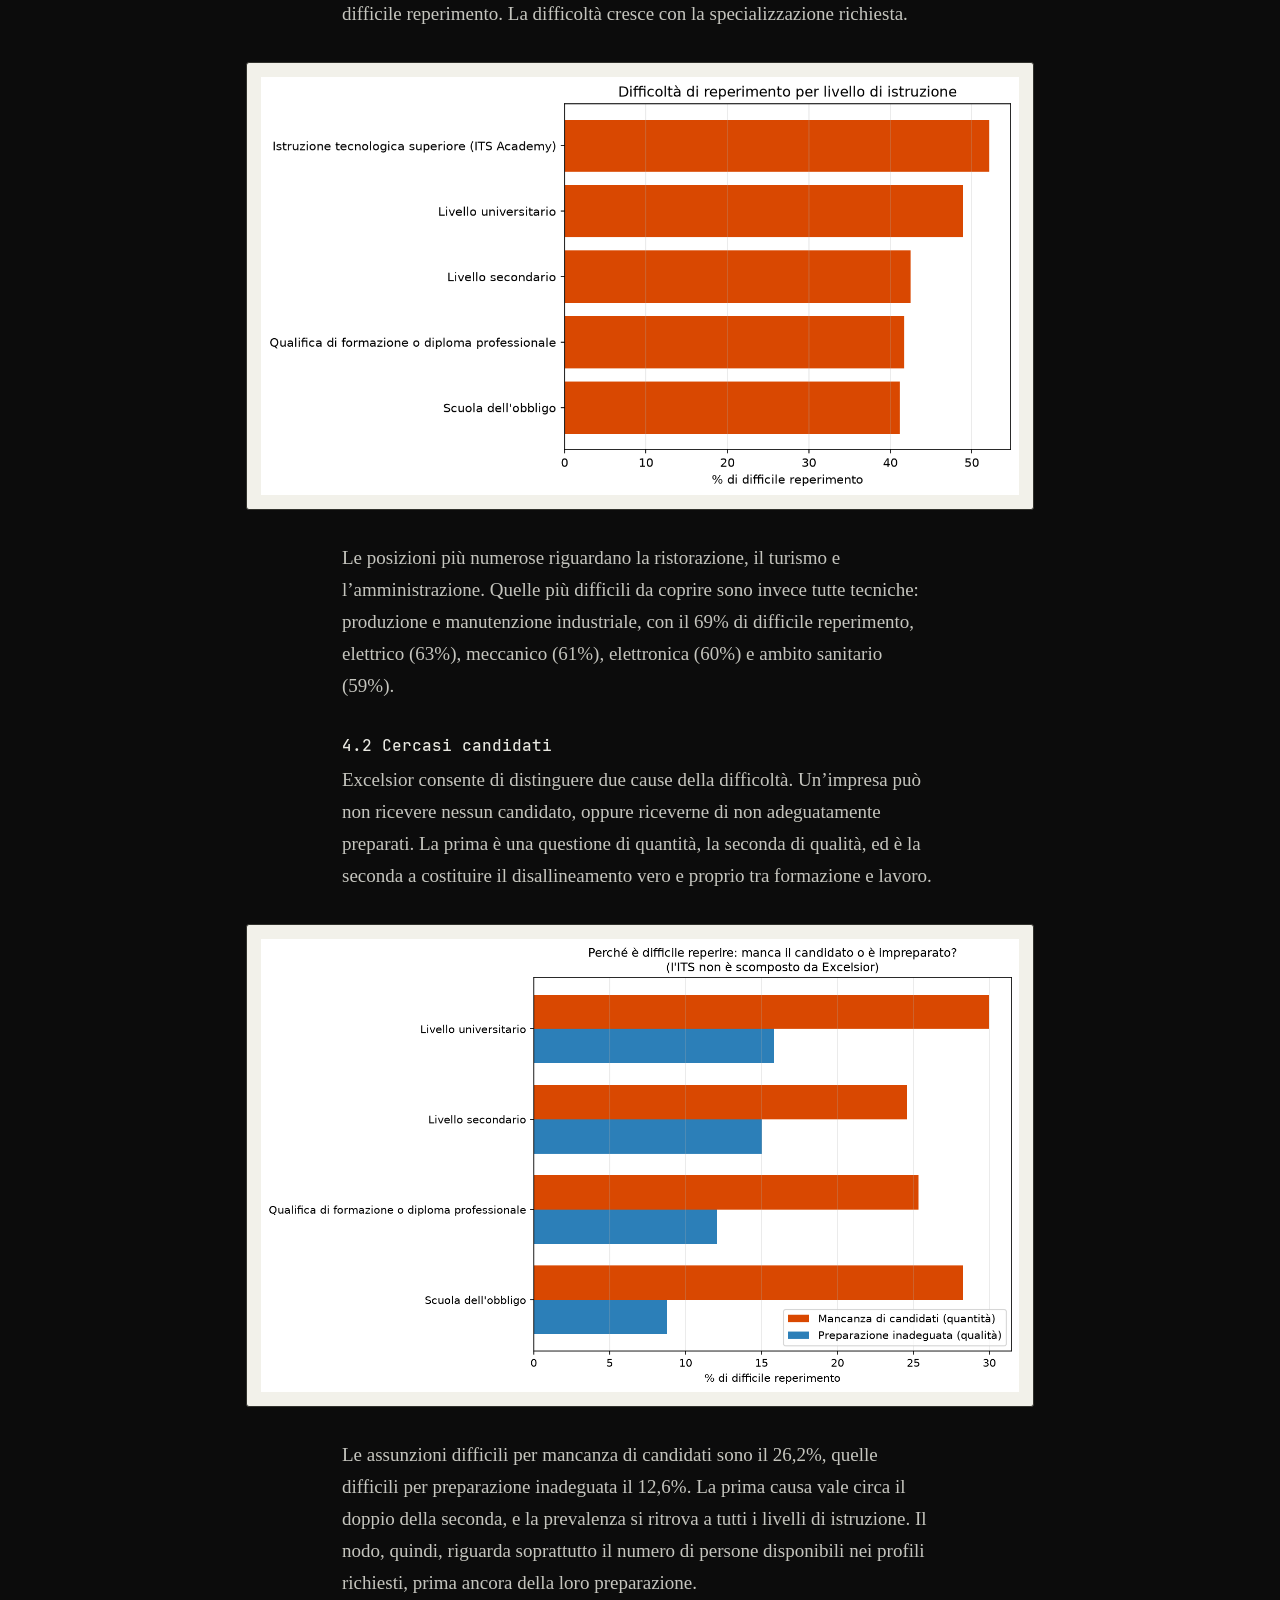
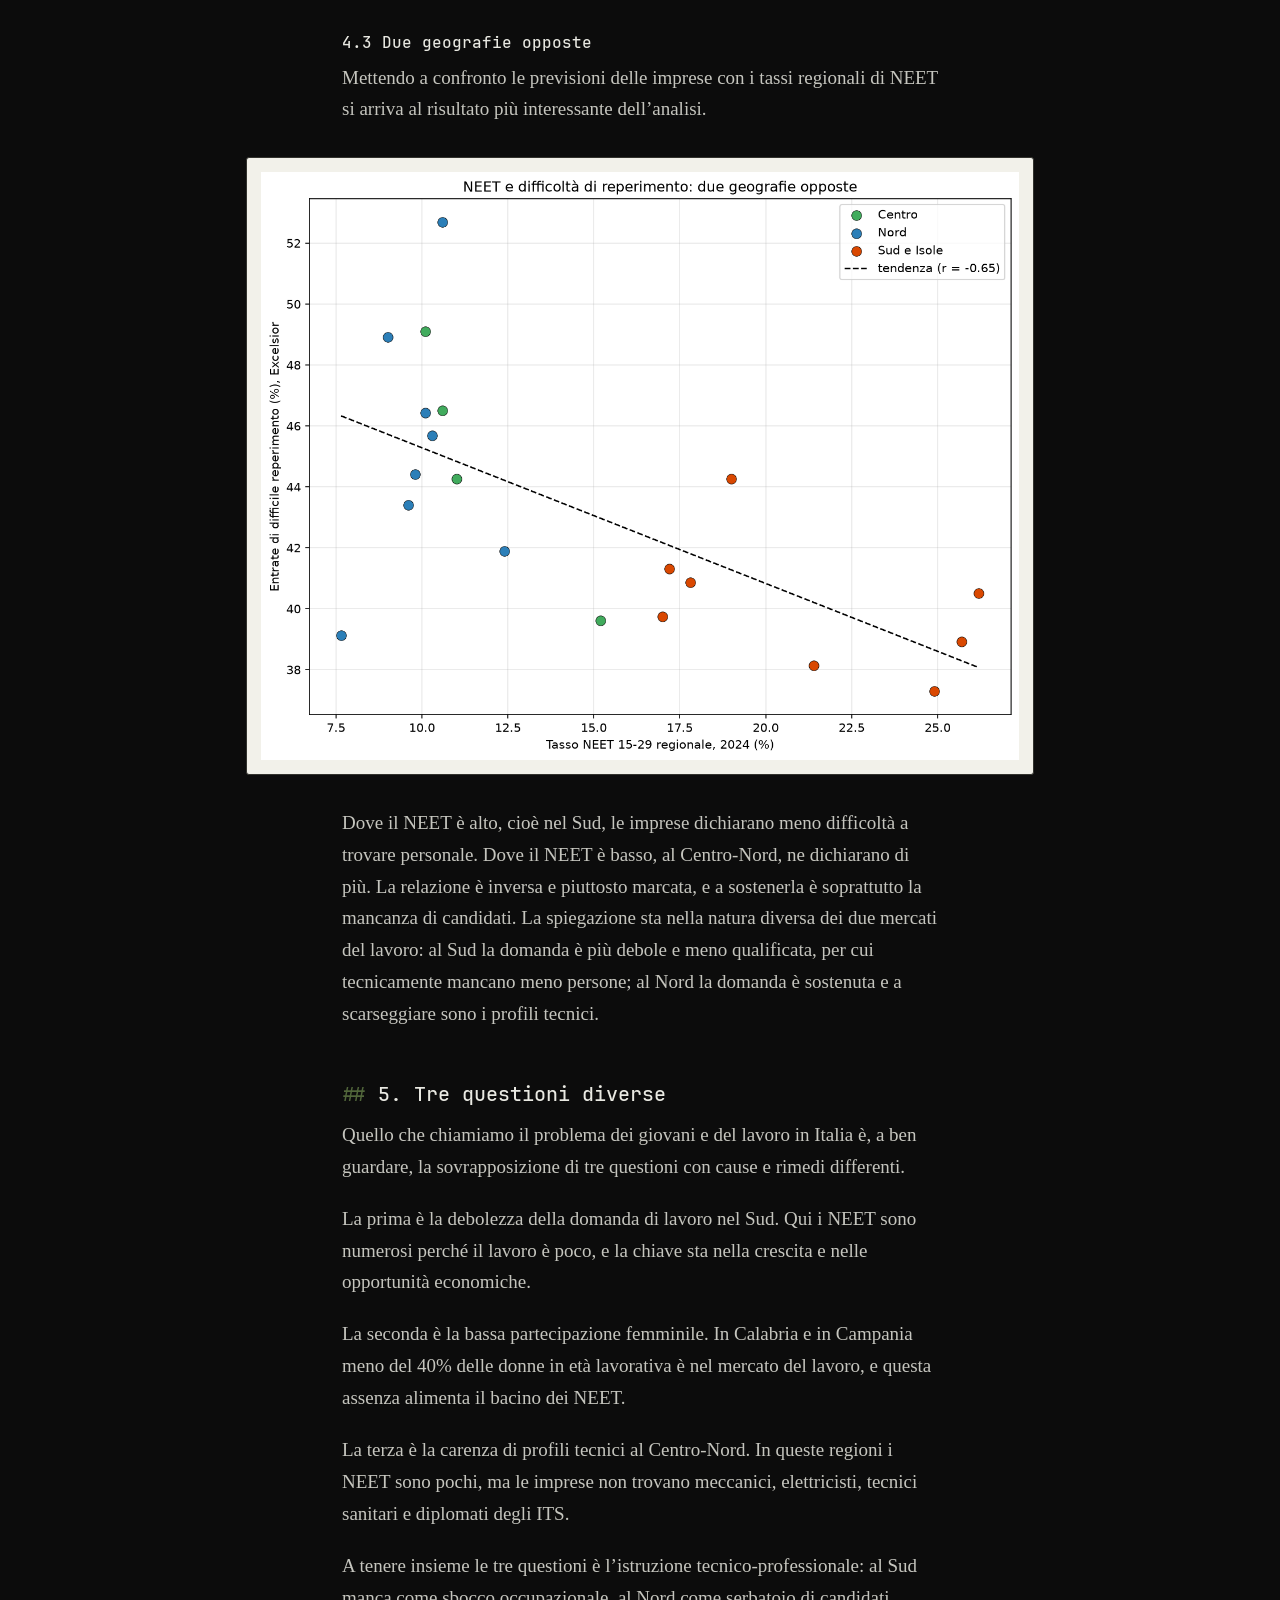
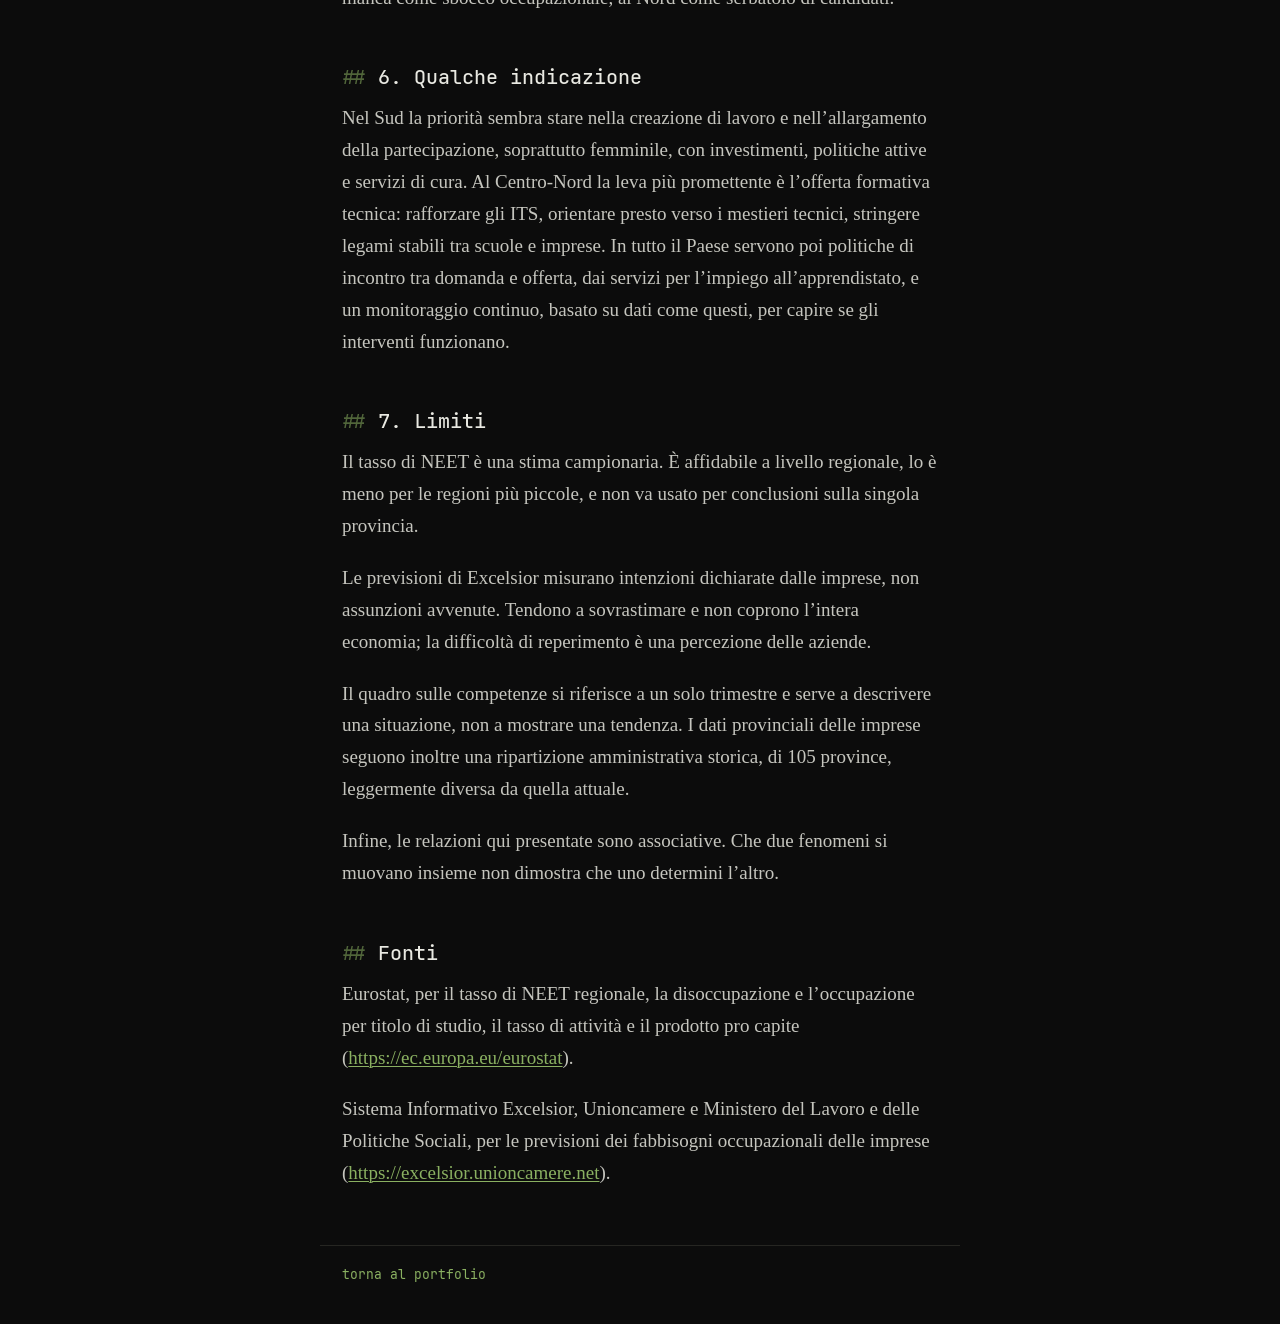
==== commit 2c033788: "fix colori" ====
--- a/analisi/lavoro-giovanile/index.html
+++ b/analisi/lavoro-giovanile/index.html
@@ -24,7 +24,7 @@
 <meta property="og:locale" content="it_IT">
 <meta name="twitter:card" content="summary_large_image">
 <link rel="icon" href="../../favicon.ico" sizes="any">
-<link rel="icon" href="data:image/svg+xml,%3Csvg xmlns='http://www.w3.org/2000/svg' viewBox='0 0 16 16'%3E%3Crect width='16' height='16' fill='%230c0c0c'/%3E%3Ctext x='2' y='12.5' font-family='monospace' font-size='11' fill='%239caf88'%3E%26gt;_%3C/text%3E%3C/svg%3E">
+<link rel="icon" href="data:image/svg+xml,%3Csvg xmlns='http://www.w3.org/2000/svg' viewBox='0 0 16 16'%3E%3Crect width='16' height='16' fill='%230c0c0c'/%3E%3Ctext x='2' y='12.5' font-family='monospace' font-size='11' fill='%238ab061'%3E%26gt;_%3C/text%3E%3C/svg%3E">
 <link rel="stylesheet" href="../analisi.css">
 </head>
 <body>
--- a/analisi/analisi.css
+++ b/analisi/analisi.css
@@ -23,7 +23,7 @@
   --testo: #c5c5be;
   --luminoso: #e9e9e2;
   --tenue: #85857c;
-  --accento: #9caf88;
+  --accento: #8ab061;
   --filo: #262622;
   --carta-figure: #f2f1ea;
   --misura: 40rem;
@@ -119,7 +119,7 @@
   text-underline-offset: 2px;
   overflow-wrap: anywhere;
 }
-main a:hover { color: #b6c5a2; }
+main a:hover { color: #a1c86d; }
 
 main ul, main ol { margin: 0 0 1.05em; padding-left: 1.3em; }
 main li { margin: 0.35em 0; }
